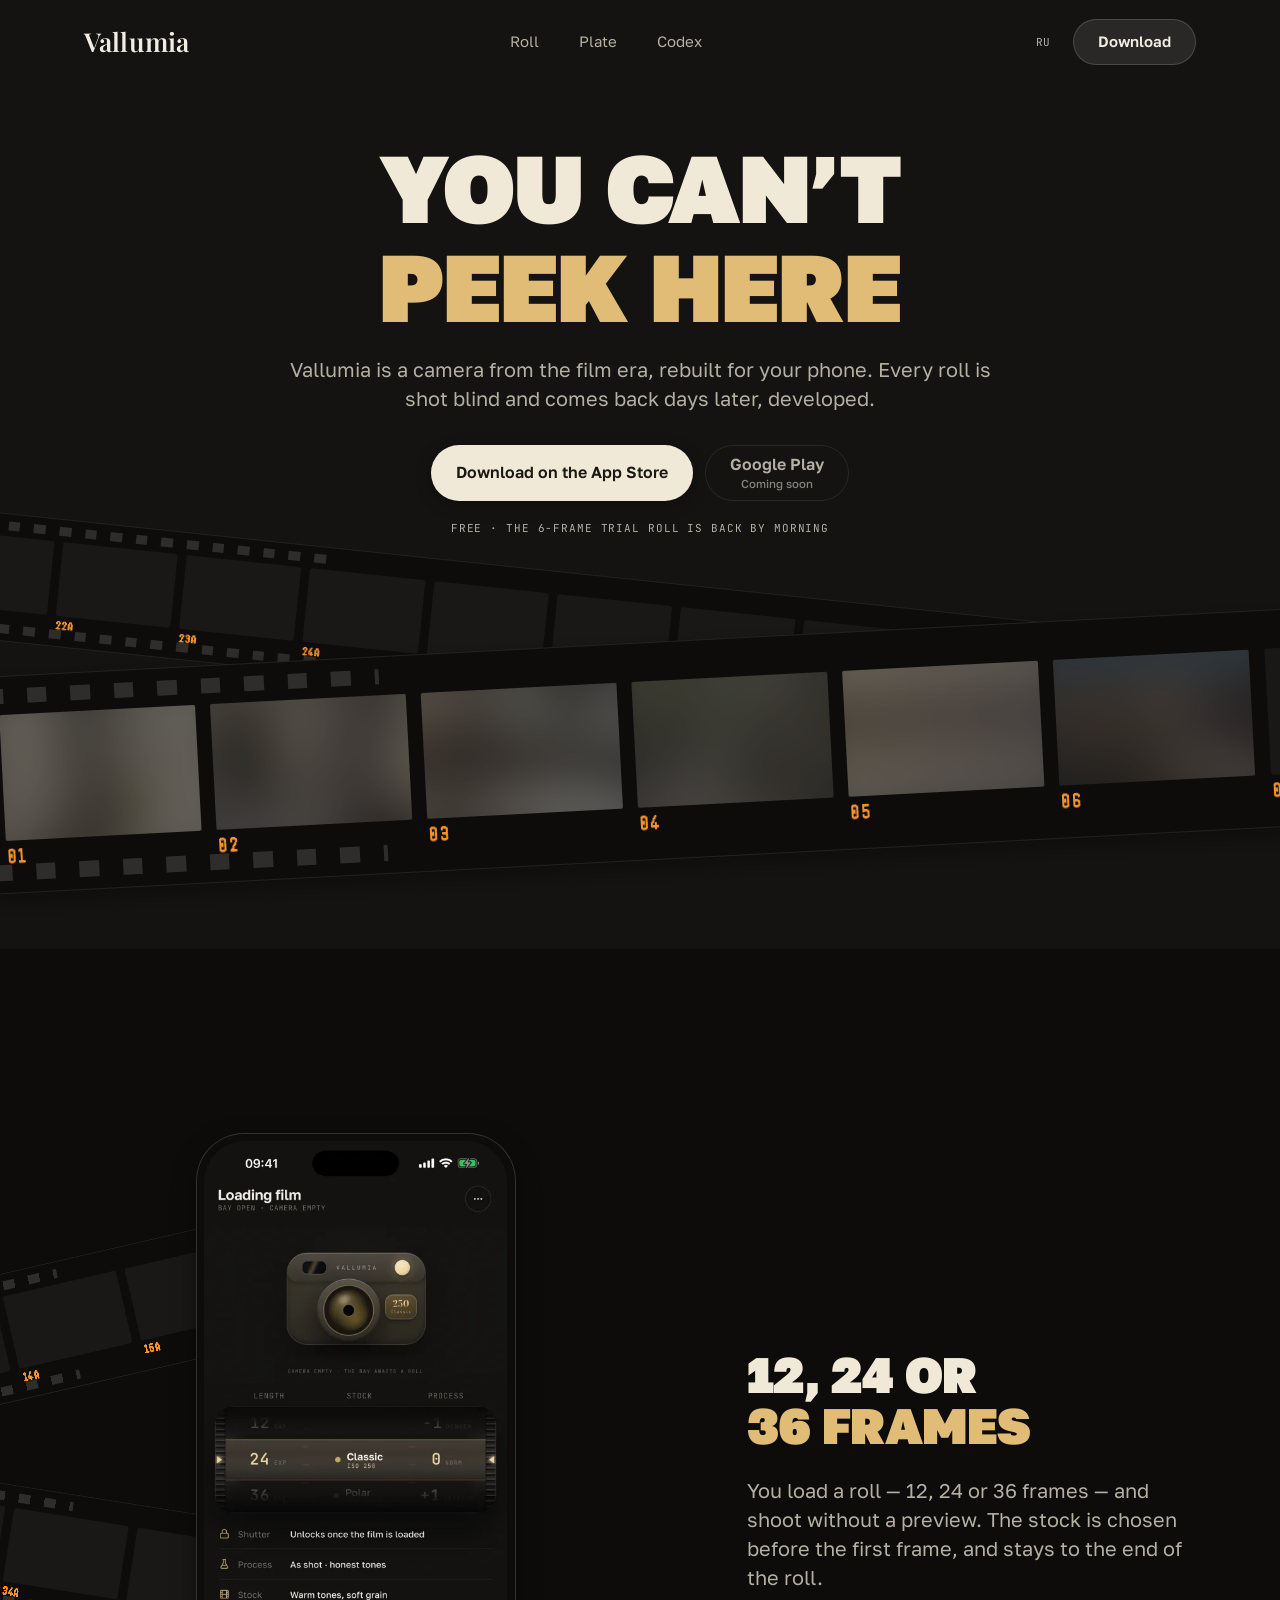
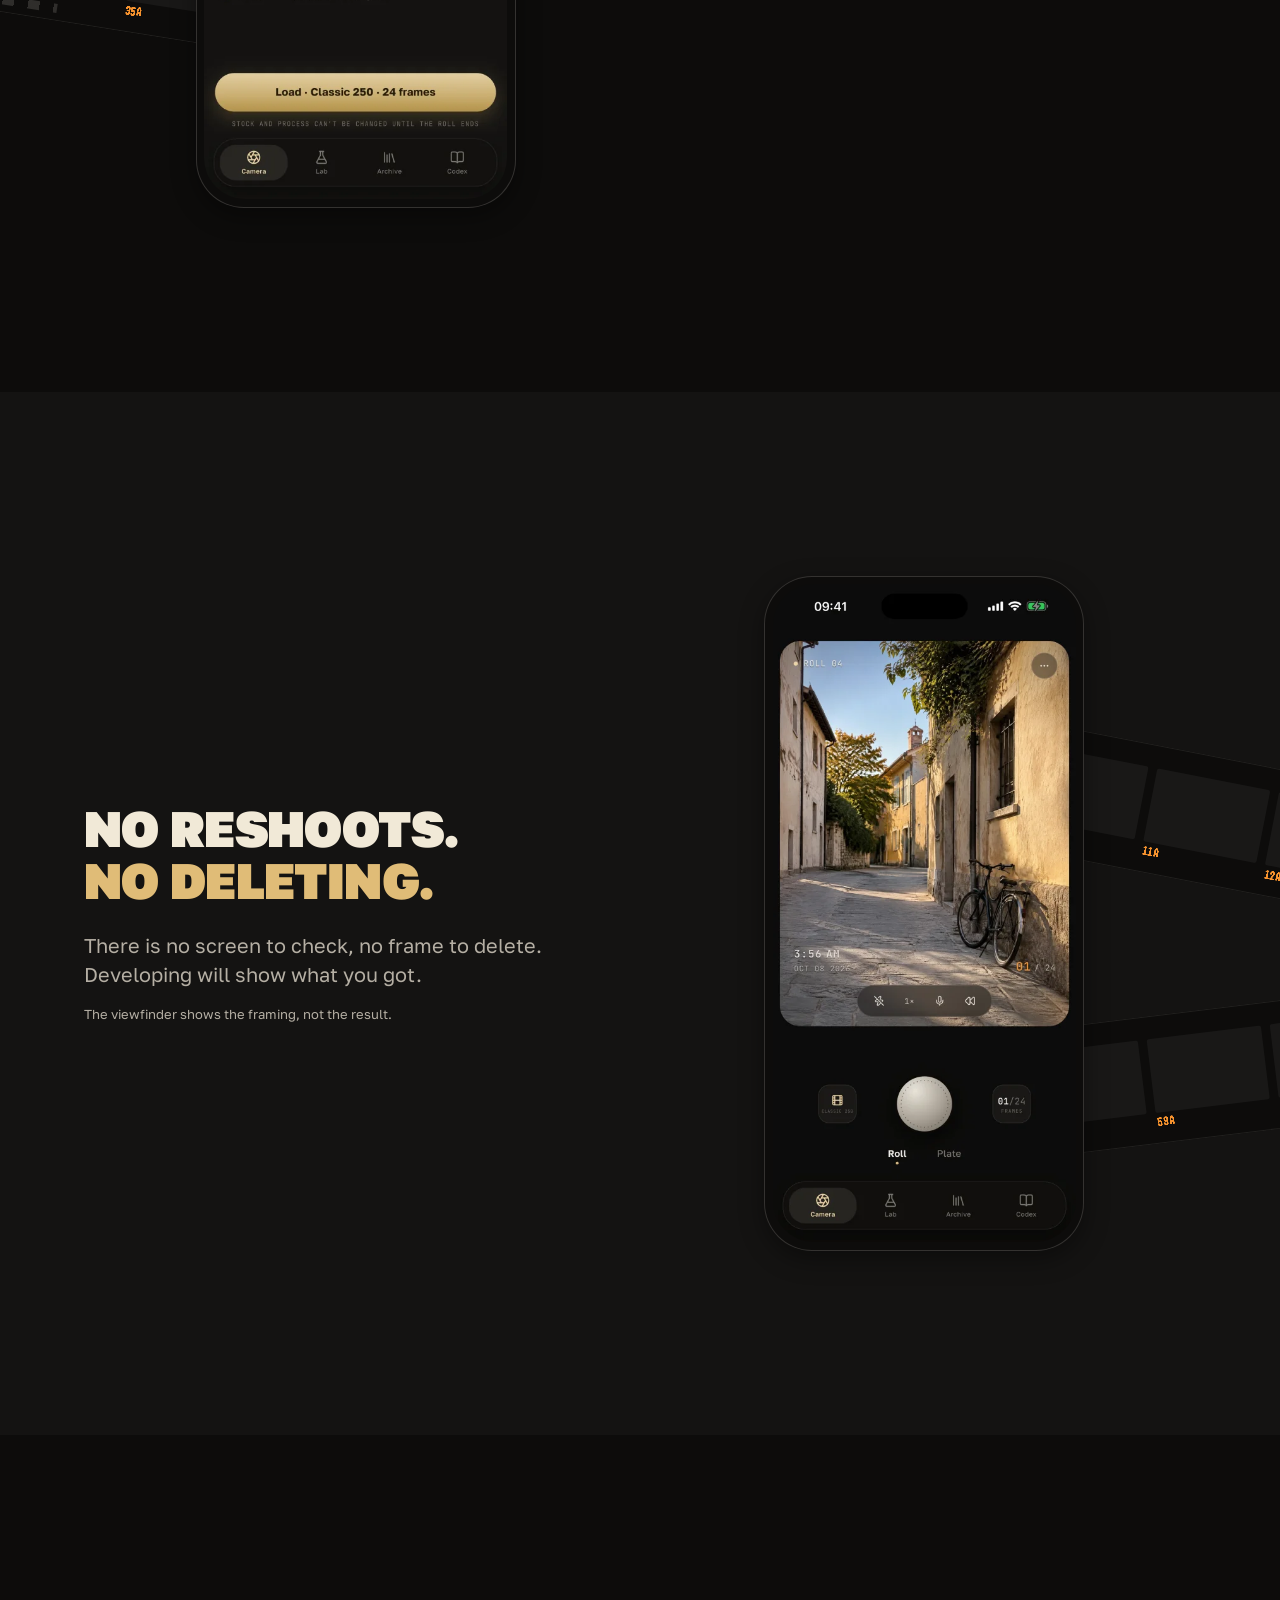
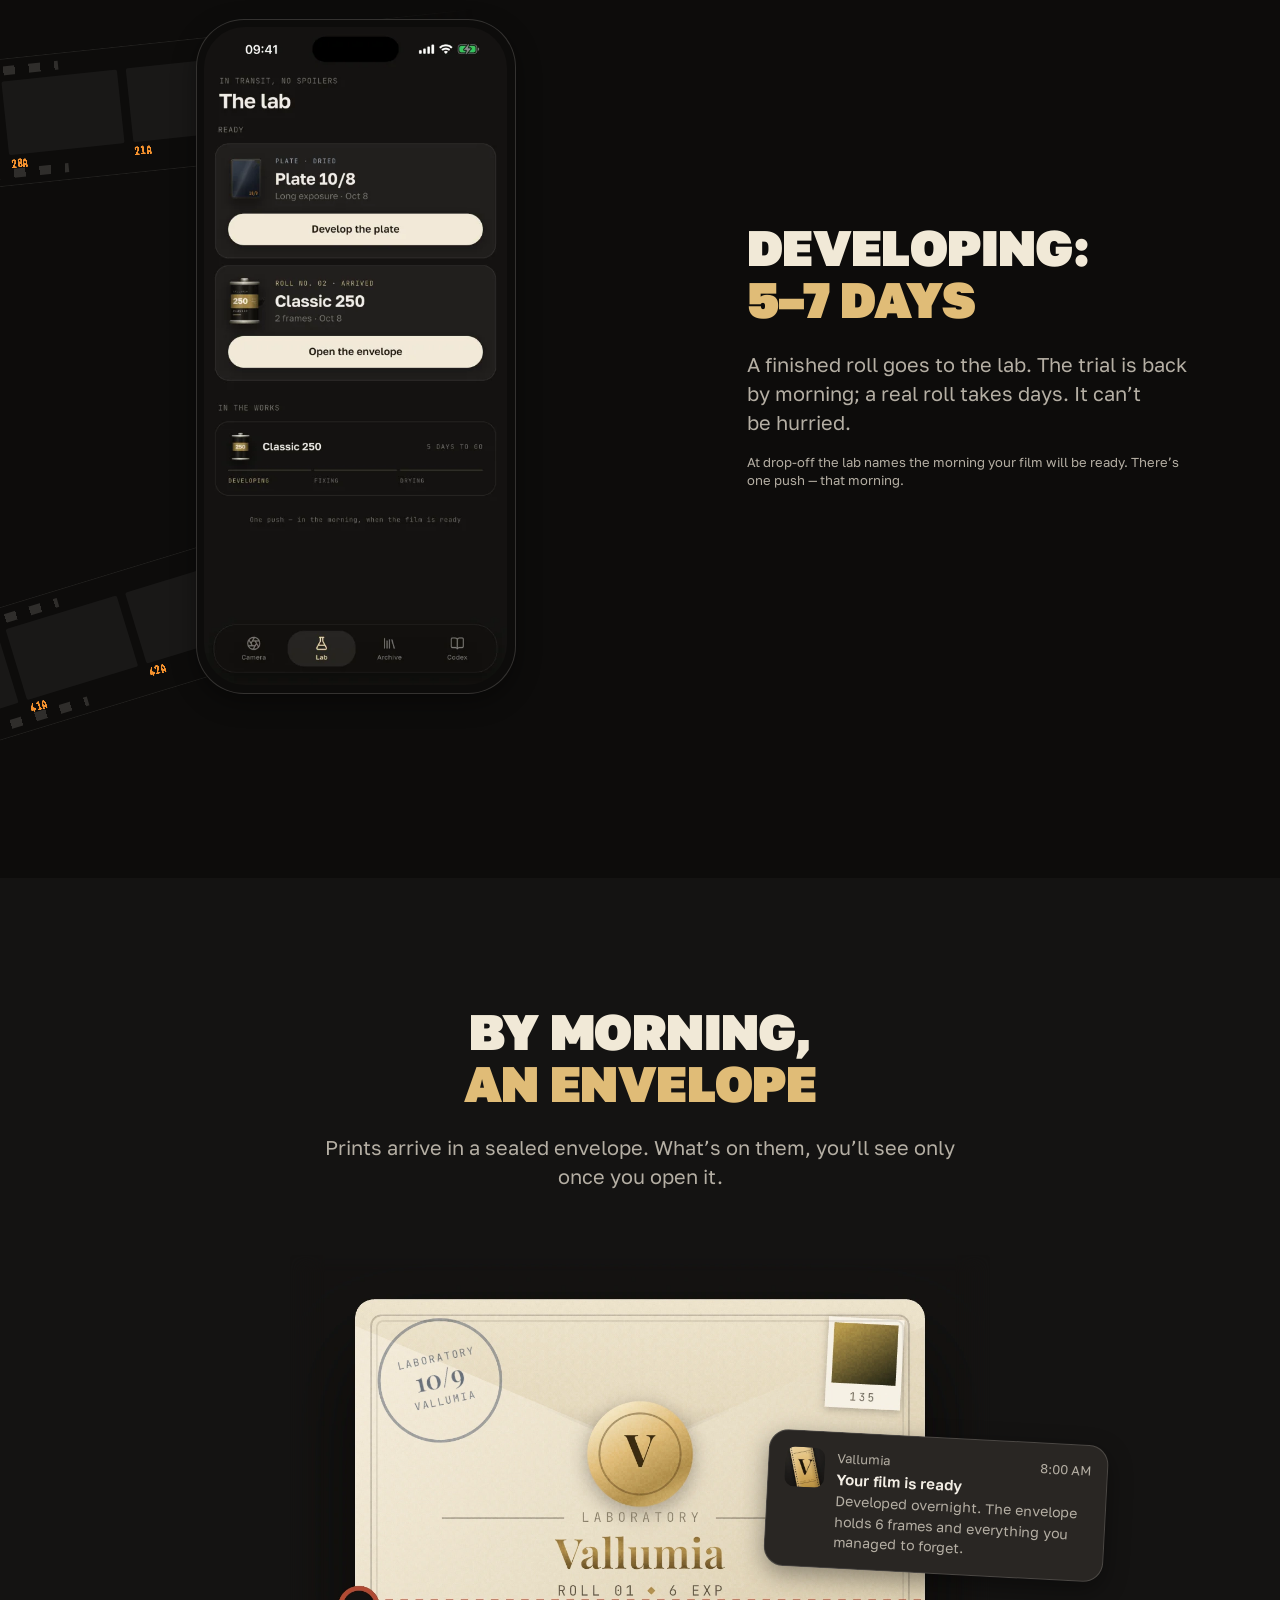
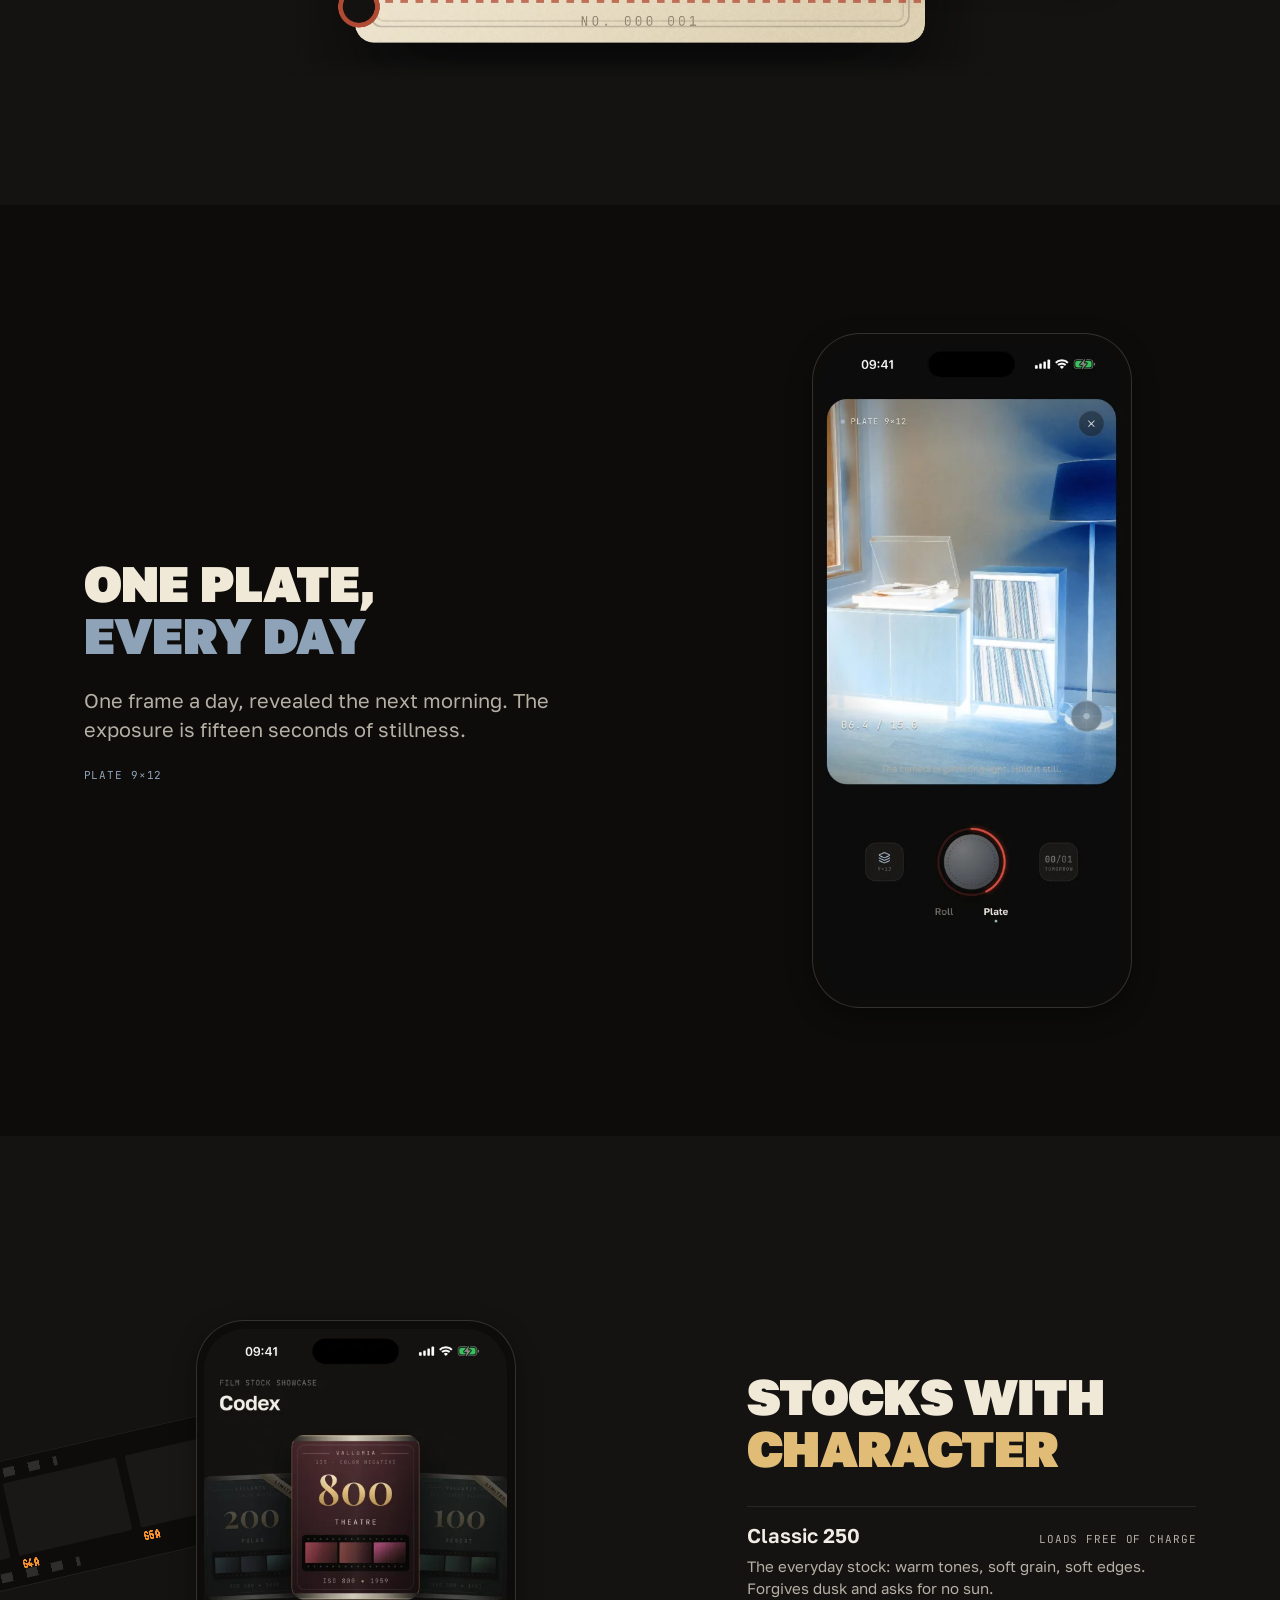
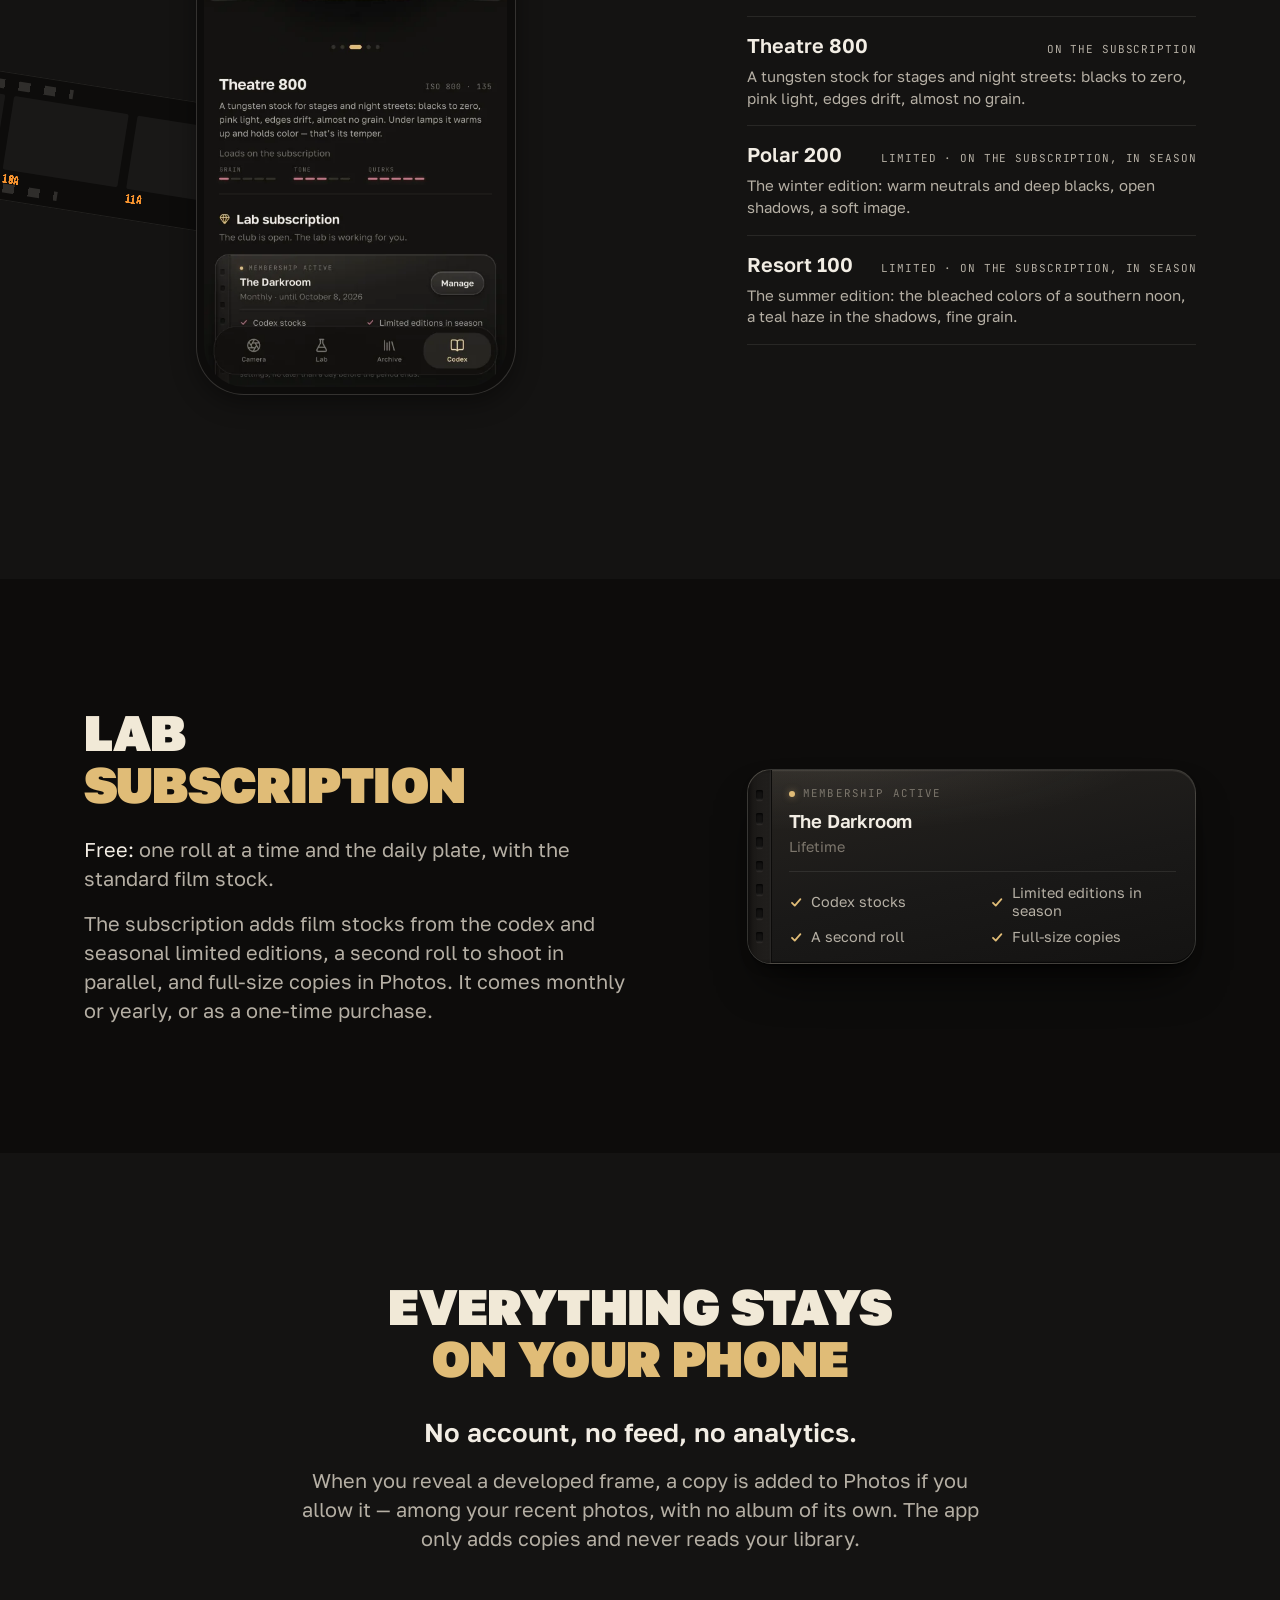
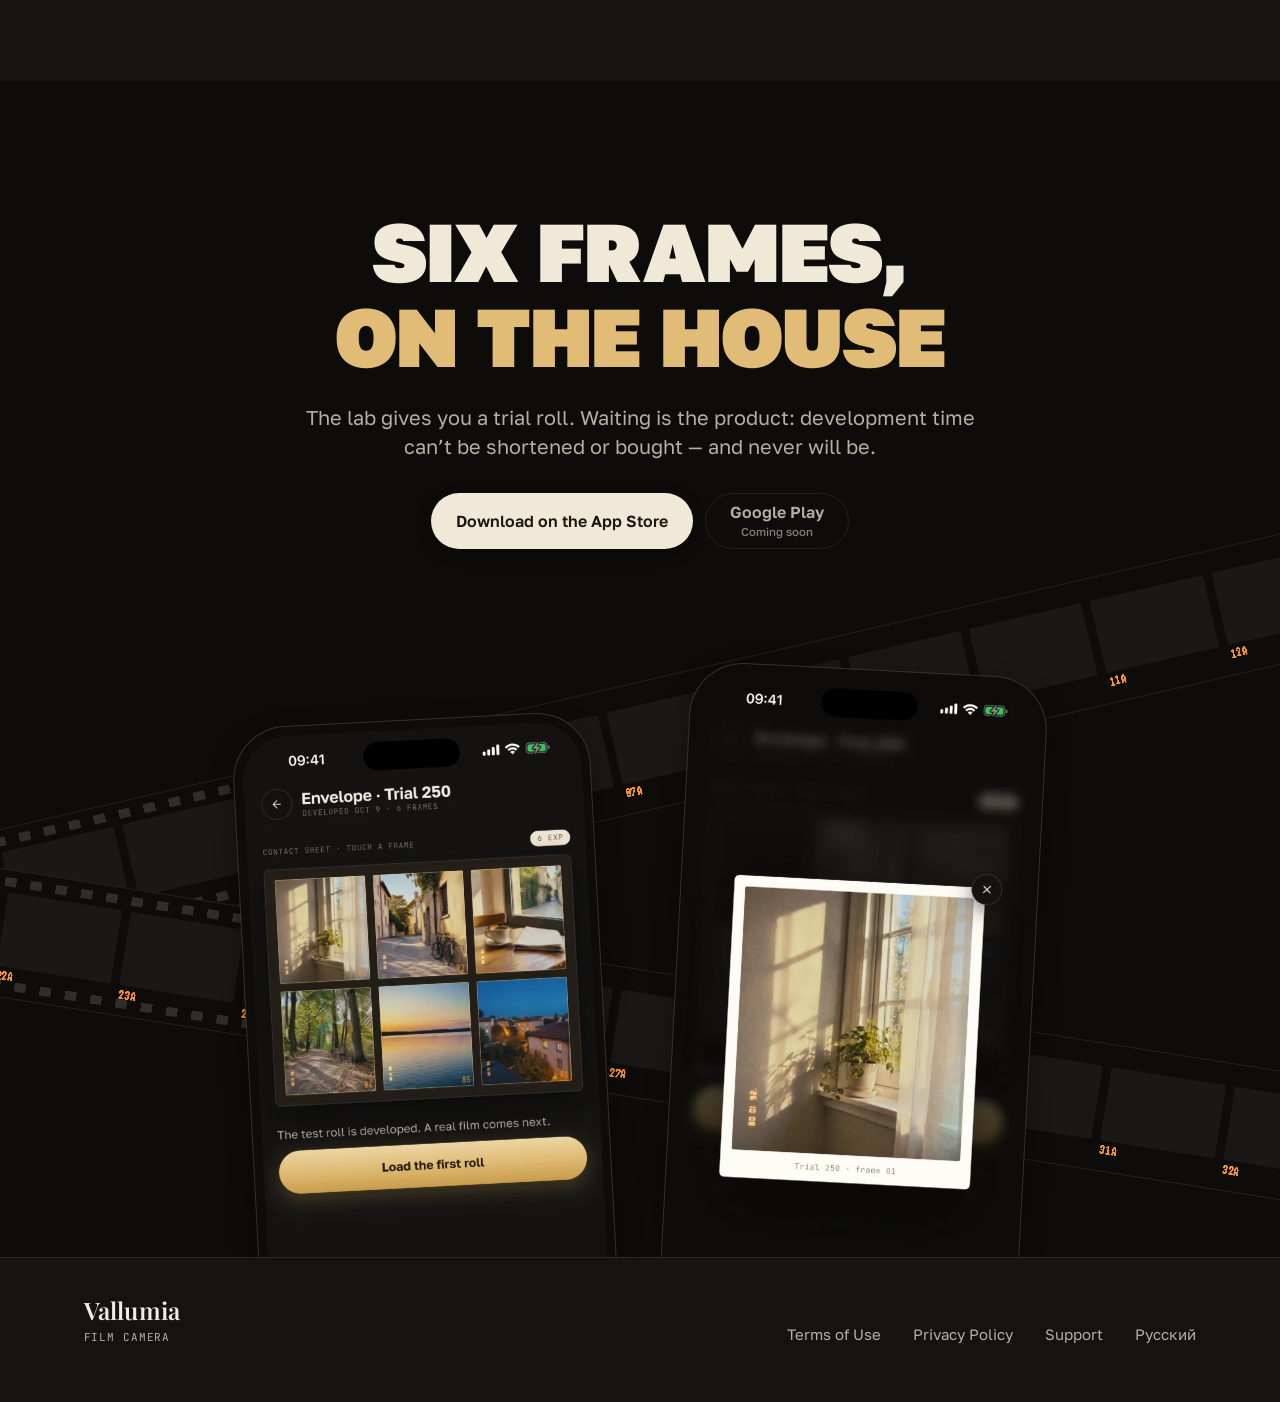
==== en/index.html @ cac56782 "Vallumia landing page: RU and EN, static build Built from landing/site of the app repository (node b" ====
<!doctype html>
<html lang="en">
<head>
<meta charset="utf-8">
<meta name="viewport" content="width=device-width, initial-scale=1">
<title>Vallumia — a film camera</title>
<meta name="description" content="A camera that makes you wait. Every roll is shot blind and comes back days later, developed.">
<meta name="theme-color" content="#141312">
<meta name="color-scheme" content="dark">
<link rel="canonical" href="https://egorpashetnev97.github.io/vallumia-site/en/">
<link rel="alternate" hreflang="ru" href="https://egorpashetnev97.github.io/vallumia-site/">
<link rel="alternate" hreflang="en" href="https://egorpashetnev97.github.io/vallumia-site/en/">
<link rel="alternate" hreflang="x-default" href="https://egorpashetnev97.github.io/vallumia-site/en/">
<meta property="og:type" content="website">
<meta property="og:title" content="Vallumia — a film camera">
<meta property="og:description" content="A camera that makes you wait. Every roll is shot blind and comes back days later, developed.">
<meta property="og:url" content="https://egorpashetnev97.github.io/vallumia-site/en/">
<meta property="og:image" content="https://egorpashetnev97.github.io/vallumia-site/assets/img/og-en.png">
<meta name="twitter:card" content="summary_large_image">
<link rel="icon" href="../assets/img/icon-64.png" type="image/png">
<link rel="apple-touch-icon" href="../assets/img/icon-180.png">
<link rel="preload" href="../assets/fonts/golos-text.woff2" as="font" type="font/woff2" crossorigin>
<link rel="stylesheet" href="../assets/css/site.css">
<script src="../assets/js/site.js" defer></script>
</head>
<body>
<a class="skip" href="#main">Skip to content</a>

<!-- Закреплённая шапка: проступает, когда кнопки первого экрана ушли из вида, гаснет у финала (site.js) -->
<div class="topbar" id="topbar" inert>
  <nav class="wrap nav" aria-label="Quick navigation">
    <a class="wordmark nav__mark" href="#top">Vallumia</a>
    <div class="nav__links">
      <a href="#roll">Roll</a>
      <a href="#plate">Plate</a>
      <a href="#codex">Codex</a>
    </div>
    <a class="btn btn--secondary" href="https://apps.apple.com/app/id6813166360" data-android="#download">Download</a>
  </nav>
</div>

<header class="hero" id="top">
  <nav class="wrap nav" aria-label="Page sections">
    <a class="wordmark nav__mark" href="./" aria-current="page">Vallumia</a>
    <div class="nav__links">
      <a href="#roll">Roll</a>
      <a href="#plate">Plate</a>
      <a href="#codex">Codex</a>
    </div>
    <div class="nav__end">
      <a class="nav__lang" href="../" hreflang="ru" lang="ru">RU<span class="vh"> — Русский</span></a>
      <a class="btn btn--secondary" href="https://apps.apple.com/app/id6813166360" data-android="#download">Download</a>
    </div>
  </nav>

  <div class="wrap hero__copy">
    <h1 class="poster"><span>You can’t</span> <em>peek here</em></h1>
    <p class="lead">Vallumia is a camera from the film era, rebuilt for your phone. Every roll is shot blind and comes back days later, developed.</p>
    <div class="cta" id="cta-top">
      <a class="btn btn--primary btn--lg" href="https://apps.apple.com/app/id6813166360">Download on the App&nbsp;Store</a>
      <span class="btn btn--outline btn--lg btn--stack" role="img" aria-label="Google Play — coming soon"><span>Google Play</span><span class="btn__sub">Coming soon</span></span>
    </div>
    <p class="data hero__facts">Free ·&nbsp;the <span class="nw">6-frame</span> trial roll is back by&nbsp;morning</p>
  </div>

  <!-- лента пробы: шесть кадров, которые нельзя рассмотреть -->
  <div class="hero__film" role="img" aria-label="The trial roll: six frames, not yet developed">
    <div class="strip strip--back" aria-hidden="true"><div class="strip__film"><i data-n="21A"></i><i data-n="22A"></i><i data-n="23A"></i><i data-n="24A"></i><i data-n="25A"></i><i data-n="26A"></i><i data-n="27A"></i><i data-n="28A"></i><i data-n="29A"></i><i data-n="30A"></i><i data-n="31A"></i><i data-n="32A"></i><i data-n="33A"></i><i data-n="34A"></i><i data-n="35A"></i><i data-n="36A"></i><i data-n="37A"></i><i data-n="38A"></i><i data-n="39A"></i><i data-n="40A"></i><i data-n="41A"></i><i data-n="42A"></i><i data-n="43A"></i><i data-n="44A"></i><i data-n="45A"></i><i data-n="46A"></i><i data-n="47A"></i><i data-n="48A"></i><i data-n="49A"></i><i data-n="50A"></i><i data-n="51A"></i><i data-n="52A"></i><i data-n="53A"></i><i data-n="54A"></i><i data-n="55A"></i><i data-n="56A"></i><i data-n="57A"></i><i data-n="58A"></i><i data-n="59A"></i><i data-n="60A"></i><i data-n="61A"></i><i data-n="62A"></i><i data-n="63A"></i><i data-n="64A"></i></div></div>
    <div class="strip strip--front" aria-hidden="true"><div class="strip__film"><i class="muddy" data-n="01"><b><img src="../assets/img/probe-01.webp" width="160" height="186" decoding="async" alt=""></b></i><i class="muddy" data-n="02"><b><img src="../assets/img/probe-02.webp" width="160" height="186" decoding="async" alt=""></b></i><i class="muddy" data-n="03"><b><img src="../assets/img/probe-03.webp" width="160" height="186" decoding="async" alt=""></b></i><i class="muddy" data-n="04"><b><img src="../assets/img/probe-04.webp" width="160" height="186" decoding="async" alt=""></b></i><i class="muddy" data-n="05"><b><img src="../assets/img/probe-05.webp" width="160" height="186" decoding="async" alt=""></b></i><i class="muddy" data-n="06"><b><img src="../assets/img/probe-06.webp" width="160" height="186" decoding="async" alt=""></b></i><i data-n="07"></i><i data-n="08"></i><i data-n="09"></i><i data-n="10"></i><i data-n="11"></i><i data-n="12"></i><i data-n="13"></i><i data-n="14"></i><i data-n="15"></i><i data-n="16"></i><i data-n="17"></i><i data-n="18"></i><i data-n="19"></i><i data-n="20"></i><i data-n="21"></i><i data-n="22"></i><i data-n="23"></i><i data-n="24"></i><i data-n="25"></i></div></div>
  </div>
</header>

<main id="main">

  <section class="scene panel band" id="roll">
    <div class="wrap grid grid--text-first">
      <div class="stage stage--a col-object-l">
        <div class="strip" aria-hidden="true"><div class="strip__film"><i data-n="11A"></i><i data-n="12A"></i><i data-n="13A"></i><i data-n="14A"></i><i data-n="15A"></i><i data-n="16A"></i><i data-n="17A"></i><i data-n="18A"></i><i data-n="19A"></i><i data-n="20A"></i><i data-n="21A"></i><i data-n="22A"></i><i data-n="23A"></i><i data-n="24A"></i><i data-n="25A"></i><i data-n="26A"></i><i data-n="27A"></i><i data-n="28A"></i><i data-n="29A"></i><i data-n="30A"></i><i data-n="31A"></i><i data-n="32A"></i><i data-n="33A"></i><i data-n="34A"></i><i data-n="35A"></i><i data-n="36A"></i><i data-n="37A"></i><i data-n="38A"></i><i data-n="39A"></i><i data-n="40A"></i><i data-n="41A"></i><i data-n="42A"></i><i data-n="43A"></i><i data-n="44A"></i><i data-n="45A"></i><i data-n="46A"></i><i data-n="47A"></i><i data-n="48A"></i><i data-n="49A"></i><i data-n="50A"></i><i data-n="51A"></i><i data-n="52A"></i><i data-n="53A"></i><i data-n="54A"></i><i data-n="55A"></i><i data-n="56A"></i><i data-n="57A"></i><i data-n="58A"></i></div></div>
        <div class="strip" aria-hidden="true"><div class="strip__film"><i data-n="31A"></i><i data-n="32A"></i><i data-n="33A"></i><i data-n="34A"></i><i data-n="35A"></i><i data-n="36A"></i><i data-n="37A"></i><i data-n="38A"></i><i data-n="39A"></i><i data-n="40A"></i><i data-n="41A"></i><i data-n="42A"></i><i data-n="43A"></i><i data-n="44A"></i><i data-n="45A"></i><i data-n="46A"></i><i data-n="47A"></i><i data-n="48A"></i><i data-n="49A"></i><i data-n="50A"></i><i data-n="51A"></i><i data-n="52A"></i><i data-n="53A"></i><i data-n="54A"></i><i data-n="55A"></i><i data-n="56A"></i><i data-n="57A"></i><i data-n="58A"></i><i data-n="59A"></i><i data-n="60A"></i><i data-n="61A"></i><i data-n="62A"></i><i data-n="63A"></i><i data-n="64A"></i><i data-n="65A"></i><i data-n="66A"></i><i data-n="67A"></i><i data-n="68A"></i><i data-n="69A"></i><i data-n="70A"></i><i data-n="71A"></i><i data-n="72A"></i><i data-n="73A"></i><i data-n="74A"></i><i data-n="75A"></i><i data-n="76A"></i><i data-n="77A"></i><i data-n="78A"></i></div></div>
        <figure class="phone"><span class="phone__screen"><img src="../assets/img/screen-03-load-en-780.webp" srcset="../assets/img/screen-03-load-en-480.webp 480w, ../assets/img/screen-03-load-en-780.webp 780w, ../assets/img/screen-03-load-en-1080.webp 1080w" sizes="(min-width: 900px) min(24vw, 346px), min(65vw, 276px)" width="780" height="1695" loading="lazy" decoding="async" alt="The loading screen: a camera, drums for frame count, stock and process, and the button “Load · Classic 250 · 24 frames”"></span></figure>
      </div>
      <div class="col-text-r">
        <h2 class="poster"><span>12, 24 or</span> <em>36&nbsp;frames</em></h2>
        <p class="lead">You load a roll&nbsp;— 12, 24 or 36&nbsp;frames&nbsp;— and shoot without a preview. The stock is chosen before the first frame, and stays to the end of the roll.</p>
      </div>
    </div>
  </section>

  <section class="scene panel" id="blind">
    <div class="wrap grid">
      <div class="col-text-l">
        <h2 class="poster"><span>No reshoots.</span> <em>No deleting.</em></h2>
        <p class="lead">There is no screen to check, no frame to delete. Developing will show what you got.</p>
        <p class="caption">The viewfinder shows the framing, not the result.</p>
      </div>
      <div class="stage stage--b col-object-r">
        <div class="strip" aria-hidden="true"><div class="strip__film"><i data-n="04A"></i><i data-n="05A"></i><i data-n="06A"></i><i data-n="07A"></i><i data-n="08A"></i><i data-n="09A"></i><i data-n="10A"></i><i data-n="11A"></i><i data-n="12A"></i><i data-n="13A"></i><i data-n="14A"></i><i data-n="15A"></i><i data-n="16A"></i><i data-n="17A"></i><i data-n="18A"></i><i data-n="19A"></i><i data-n="20A"></i><i data-n="21A"></i><i data-n="22A"></i><i data-n="23A"></i><i data-n="24A"></i><i data-n="25A"></i><i data-n="26A"></i><i data-n="27A"></i><i data-n="28A"></i><i data-n="29A"></i><i data-n="30A"></i><i data-n="31A"></i><i data-n="32A"></i><i data-n="33A"></i><i data-n="34A"></i><i data-n="35A"></i><i data-n="36A"></i><i data-n="37A"></i><i data-n="38A"></i><i data-n="39A"></i><i data-n="40A"></i><i data-n="41A"></i><i data-n="42A"></i><i data-n="43A"></i><i data-n="44A"></i><i data-n="45A"></i><i data-n="46A"></i><i data-n="47A"></i><i data-n="48A"></i><i data-n="49A"></i><i data-n="50A"></i><i data-n="51A"></i></div></div>
        <div class="strip" aria-hidden="true"><div class="strip__film"><i data-n="52A"></i><i data-n="53A"></i><i data-n="54A"></i><i data-n="55A"></i><i data-n="56A"></i><i data-n="57A"></i><i data-n="58A"></i><i data-n="59A"></i><i data-n="60A"></i><i data-n="61A"></i><i data-n="62A"></i><i data-n="63A"></i><i data-n="64A"></i><i data-n="65A"></i><i data-n="66A"></i><i data-n="67A"></i><i data-n="68A"></i><i data-n="69A"></i><i data-n="70A"></i><i data-n="71A"></i><i data-n="72A"></i><i data-n="73A"></i><i data-n="74A"></i><i data-n="75A"></i><i data-n="76A"></i><i data-n="77A"></i><i data-n="78A"></i><i data-n="79A"></i><i data-n="80A"></i><i data-n="81A"></i><i data-n="82A"></i><i data-n="83A"></i><i data-n="84A"></i><i data-n="85A"></i><i data-n="86A"></i><i data-n="87A"></i><i data-n="88A"></i><i data-n="89A"></i><i data-n="90A"></i><i data-n="91A"></i><i data-n="92A"></i><i data-n="93A"></i><i data-n="94A"></i><i data-n="95A"></i><i data-n="96A"></i><i data-n="97A"></i><i data-n="98A"></i><i data-n="99A"></i></div></div>
        <figure class="phone"><span class="phone__screen"><img src="../assets/img/screen-01-roll-viewfinder-en-780.webp" srcset="../assets/img/screen-01-roll-viewfinder-en-480.webp 480w, ../assets/img/screen-01-roll-viewfinder-en-780.webp 780w, ../assets/img/screen-01-roll-viewfinder-en-1080.webp 1080w" sizes="(min-width: 900px) min(24vw, 346px), min(65vw, 276px)" width="780" height="1695" loading="lazy" decoding="async" alt="The camera screen: the roll’s viewfinder, frame counter at 01 of 24, the shutter"></span></figure>
      </div>
    </div>
  </section>

  <section class="scene panel band" id="lab">
    <div class="wrap grid grid--text-first">
      <div class="stage stage--c col-object-l">
        <div class="strip" aria-hidden="true"><div class="strip__film"><i data-n="17A"></i><i data-n="18A"></i><i data-n="19A"></i><i data-n="20A"></i><i data-n="21A"></i><i data-n="22A"></i><i data-n="23A"></i><i data-n="24A"></i><i data-n="25A"></i><i data-n="26A"></i><i data-n="27A"></i><i data-n="28A"></i><i data-n="29A"></i><i data-n="30A"></i><i data-n="31A"></i><i data-n="32A"></i><i data-n="33A"></i><i data-n="34A"></i><i data-n="35A"></i><i data-n="36A"></i><i data-n="37A"></i><i data-n="38A"></i><i data-n="39A"></i><i data-n="40A"></i><i data-n="41A"></i><i data-n="42A"></i><i data-n="43A"></i><i data-n="44A"></i><i data-n="45A"></i><i data-n="46A"></i><i data-n="47A"></i><i data-n="48A"></i><i data-n="49A"></i><i data-n="50A"></i><i data-n="51A"></i><i data-n="52A"></i><i data-n="53A"></i><i data-n="54A"></i><i data-n="55A"></i><i data-n="56A"></i><i data-n="57A"></i><i data-n="58A"></i><i data-n="59A"></i><i data-n="60A"></i><i data-n="61A"></i><i data-n="62A"></i><i data-n="63A"></i><i data-n="64A"></i></div></div>
        <div class="strip" aria-hidden="true"><div class="strip__film"><i data-n="38A"></i><i data-n="39A"></i><i data-n="40A"></i><i data-n="41A"></i><i data-n="42A"></i><i data-n="43A"></i><i data-n="44A"></i><i data-n="45A"></i><i data-n="46A"></i><i data-n="47A"></i><i data-n="48A"></i><i data-n="49A"></i><i data-n="50A"></i><i data-n="51A"></i><i data-n="52A"></i><i data-n="53A"></i><i data-n="54A"></i><i data-n="55A"></i><i data-n="56A"></i><i data-n="57A"></i><i data-n="58A"></i><i data-n="59A"></i><i data-n="60A"></i><i data-n="61A"></i><i data-n="62A"></i><i data-n="63A"></i><i data-n="64A"></i><i data-n="65A"></i><i data-n="66A"></i><i data-n="67A"></i><i data-n="68A"></i><i data-n="69A"></i><i data-n="70A"></i><i data-n="71A"></i><i data-n="72A"></i><i data-n="73A"></i><i data-n="74A"></i><i data-n="75A"></i><i data-n="76A"></i><i data-n="77A"></i><i data-n="78A"></i><i data-n="79A"></i><i data-n="80A"></i><i data-n="81A"></i><i data-n="82A"></i><i data-n="83A"></i><i data-n="84A"></i><i data-n="85A"></i></div></div>
        <figure class="phone"><span class="phone__screen"><img src="../assets/img/screen-05-lab-en-780.webp" srcset="../assets/img/screen-05-lab-en-480.webp 480w, ../assets/img/screen-05-lab-en-780.webp 780w, ../assets/img/screen-05-lab-en-1080.webp 1080w" sizes="(min-width: 900px) min(24vw, 346px), min(65vw, 276px)" width="780" height="1695" loading="lazy" decoding="async" alt="The lab screen: a dried plate, a roll that has arrived with the button “Open the envelope”, and a roll in progress — 5 more days"></span></figure>
      </div>
      <div class="col-text-r">
        <h2 class="poster"><span>Developing:</span> <em>5–7&nbsp;days</em></h2>
        <p class="lead">A finished roll goes to the lab. The trial is back by morning; a real roll takes days. It can’t be hurried.</p>
        <p class="caption">At drop-off the lab names the morning your film will be ready. There’s one push&nbsp;— that morning.</p>
      </div>
    </div>
  </section>

  <!-- конверт проступает из темноты, плашка пуша — следом (site.js, data-reveal="envelope") -->
  <section class="scene env" id="envelope">
    <div class="wrap">
      <h2 class="poster"><span>By morning,</span> <em>an envelope</em></h2>
      <p class="lead">Prints arrive in a sealed envelope. What’s on them, you’ll see only once you open it.</p>
      <div class="env__stage" data-reveal="envelope">
        <img class="env__img" src="../assets/img/envelope-en-1280.webp" srcset="../assets/img/envelope-en-640.webp 640w, ../assets/img/envelope-en-1280.webp 1280w" sizes="(min-width: 780px) 700px, 90vw" width="1280" height="772" loading="lazy" decoding="async" alt="A sealed Vallumia lab envelope with a tear thread">
        <aside class="push" aria-label="The app’s only push notification">
          <img src="../assets/img/icon-120.webp" width="40" height="40" loading="lazy" decoding="async" alt="">
          <div>
            <div class="push__top"><span>Vallumia</span><span>8:00 AM</span></div>
            <strong>Your film is ready</strong>
            <p>Developed overnight. The envelope holds 6&nbsp;frames and everything you managed to forget.</p>
          </div>
        </aside>
      </div>
    </div>
  </section>

  <section class="scene panel band plate" id="plate">
    <div class="wrap grid">
      <div class="col-text-l">
        <h2 class="poster poster--steel"><span>One plate,</span> <em>every day</em></h2>
        <p class="lead">One frame a day, revealed the next morning. The exposure is fifteen seconds of stillness.</p>
        <p class="data plate__data">Plate 9×12</p>
      </div>
      <div class="plate__obj col-object-r">
        <figure class="phone"><span class="phone__screen"><img src="../assets/img/screen-09-plate-en-780.webp" srcset="../assets/img/screen-09-plate-en-480.webp 480w, ../assets/img/screen-09-plate-en-780.webp 780w, ../assets/img/screen-09-plate-en-1080.webp 1080w" sizes="(min-width: 900px) min(24vw, 346px), min(65vw, 276px)" width="780" height="1695" loading="lazy" decoding="async" alt="The plate exposure screen: a negative in the window — a room with a record player and a floor lamp, seconds counting toward fifteen, the exposure ring around the shutter"></span></figure>
      </div>
    </div>
  </section>

  <section class="scene panel" id="codex">
    <div class="wrap grid grid--text-first">
      <div class="stage stage--a col-object-l">
        <div class="strip" aria-hidden="true"><div class="strip__film"><i data-n="61A"></i><i data-n="62A"></i><i data-n="63A"></i><i data-n="64A"></i><i data-n="65A"></i><i data-n="66A"></i><i data-n="67A"></i><i data-n="68A"></i><i data-n="69A"></i><i data-n="70A"></i><i data-n="71A"></i><i data-n="72A"></i><i data-n="73A"></i><i data-n="74A"></i><i data-n="75A"></i><i data-n="76A"></i><i data-n="77A"></i><i data-n="78A"></i><i data-n="79A"></i><i data-n="80A"></i><i data-n="81A"></i><i data-n="82A"></i><i data-n="83A"></i><i data-n="84A"></i><i data-n="85A"></i><i data-n="86A"></i><i data-n="87A"></i><i data-n="88A"></i><i data-n="89A"></i><i data-n="90A"></i><i data-n="91A"></i><i data-n="92A"></i><i data-n="93A"></i><i data-n="94A"></i><i data-n="95A"></i><i data-n="96A"></i><i data-n="97A"></i><i data-n="98A"></i><i data-n="99A"></i><i data-n="01A"></i><i data-n="02A"></i><i data-n="03A"></i><i data-n="04A"></i><i data-n="05A"></i><i data-n="06A"></i><i data-n="07A"></i><i data-n="08A"></i><i data-n="09A"></i></div></div>
        <div class="strip" aria-hidden="true"><div class="strip__film"><i data-n="07A"></i><i data-n="08A"></i><i data-n="09A"></i><i data-n="10A"></i><i data-n="11A"></i><i data-n="12A"></i><i data-n="13A"></i><i data-n="14A"></i><i data-n="15A"></i><i data-n="16A"></i><i data-n="17A"></i><i data-n="18A"></i><i data-n="19A"></i><i data-n="20A"></i><i data-n="21A"></i><i data-n="22A"></i><i data-n="23A"></i><i data-n="24A"></i><i data-n="25A"></i><i data-n="26A"></i><i data-n="27A"></i><i data-n="28A"></i><i data-n="29A"></i><i data-n="30A"></i><i data-n="31A"></i><i data-n="32A"></i><i data-n="33A"></i><i data-n="34A"></i><i data-n="35A"></i><i data-n="36A"></i><i data-n="37A"></i><i data-n="38A"></i><i data-n="39A"></i><i data-n="40A"></i><i data-n="41A"></i><i data-n="42A"></i><i data-n="43A"></i><i data-n="44A"></i><i data-n="45A"></i><i data-n="46A"></i><i data-n="47A"></i><i data-n="48A"></i><i data-n="49A"></i><i data-n="50A"></i><i data-n="51A"></i><i data-n="52A"></i><i data-n="53A"></i><i data-n="54A"></i></div></div>
        <figure class="phone"><span class="phone__screen"><img src="../assets/img/screen-08-codex-en-780.webp" srcset="../assets/img/screen-08-codex-en-480.webp 480w, ../assets/img/screen-08-codex-en-780.webp 780w, ../assets/img/screen-08-codex-en-1080.webp 1080w" sizes="(min-width: 900px) min(24vw, 346px), min(65vw, 276px)" width="780" height="1695" loading="lazy" decoding="async" alt="The codex screen: a shelf of film stocks with Theatre 800 selected, the lab subscription below"></span></figure>
      </div>
      <div class="col-text-r">
        <h2 class="poster"><span>Stocks with</span> <em>character</em></h2>
        <div class="marks">
          <article><div class="marks__head"><h3>Classic&nbsp;250</h3><span class="data">Loads free of charge</span></div><p>The everyday stock: warm tones, soft grain, soft edges. Forgives dusk and asks for no sun.</p></article>
          <article><div class="marks__head"><h3>Theatre&nbsp;800</h3><span class="data">On the subscription</span></div><p>A tungsten stock for stages and night streets: blacks to zero, pink light, edges drift, almost no grain.</p></article>
          <article><div class="marks__head"><h3>Polar&nbsp;200</h3><span class="data">Limited ·&nbsp;on the subscription, in&nbsp;season</span></div><p>The winter edition: warm neutrals and deep blacks, open shadows, a soft image.</p></article>
          <article><div class="marks__head"><h3>Resort&nbsp;100</h3><span class="data">Limited ·&nbsp;on the subscription, in&nbsp;season</span></div><p>The summer edition: the bleached colors of a southern noon, a teal haze in the shadows, fine grain.</p></article>
        </div>
      </div>
    </div>
  </section>

  <section class="scene panel band" id="plan">
    <div class="wrap grid">
      <div class="col-text-l">
        <h2 class="poster"><span>Lab</span> <em>subscription</em></h2>
        <p class="lead"><strong>Free:</strong> one roll at a time and the daily plate, with the standard film stock.</p>
        <p class="lead">The subscription adds film stocks from the codex and seasonal limited editions, a second roll to shoot in parallel, and <span class="nw">full-size</span> copies in Photos. It comes monthly or yearly, or as a <span class="nw">one-time</span> purchase.</p>
      </div>
      <div class="plan__card col-object-r">
        <!-- Карта абонемента системы (components/film/MembershipCard.jsx, код — DkMembershipCard) статикой -->
        <div class="mcard" role="img" aria-label="The Darkroom membership card, lifetime: codex stocks, limited editions in season, a second roll, full-size copies">
          <div class="mcard__holes" aria-hidden="true"><i></i><i></i><i></i><i></i><i></i><i></i><i></i></div>
          <div class="mcard__body" aria-hidden="true">
            <div class="mcard__seal"><i></i>Membership active</div>
            <div class="mcard__title">The Darkroom</div>
            <div class="mcard__meta">Lifetime</div>
            <ul class="mcard__perks">
              <li><svg viewBox="0 0 12 12" width="12" height="12" fill="none" aria-hidden="true"><path d="M2.5 6.5l2.3 2.3L9.5 3.5" stroke="currentColor" stroke-width="1.5" stroke-linecap="round" stroke-linejoin="round"/></svg>Codex stocks</li>
              <li><svg viewBox="0 0 12 12" width="12" height="12" fill="none" aria-hidden="true"><path d="M2.5 6.5l2.3 2.3L9.5 3.5" stroke="currentColor" stroke-width="1.5" stroke-linecap="round" stroke-linejoin="round"/></svg>Limited editions in season</li>
              <li><svg viewBox="0 0 12 12" width="12" height="12" fill="none" aria-hidden="true"><path d="M2.5 6.5l2.3 2.3L9.5 3.5" stroke="currentColor" stroke-width="1.5" stroke-linecap="round" stroke-linejoin="round"/></svg>A second roll</li>
              <li><svg viewBox="0 0 12 12" width="12" height="12" fill="none" aria-hidden="true"><path d="M2.5 6.5l2.3 2.3L9.5 3.5" stroke="currentColor" stroke-width="1.5" stroke-linecap="round" stroke-linejoin="round"/></svg>Full-size copies</li>
            </ul>
          </div>
        </div>
      </div>
    </div>
  </section>

  <section class="scene quiet" id="privacy">
    <div class="wrap">
      <h2 class="poster"><span>Everything stays</span> <em>on your phone</em></h2>
      <p class="statement">No account, no feed, no analytics.</p>
      <p class="lead">When you reveal a developed frame, a copy is added to Photos if you allow it&nbsp;— among your recent photos, with no album of its own. The app only adds copies and never reads your library.</p>
    </div>
  </section>

  <section class="scene final band" id="download">
    <div class="wrap">
      <h2 class="poster"><span>Six frames,</span> <em>on the house</em></h2>
      <p class="lead">The lab gives you a trial roll. Waiting is the product: development time can’t be shortened or bought&nbsp;— and never will be.</p>
      <div class="cta" id="cta-bottom">
        <a class="btn btn--primary btn--lg" href="https://apps.apple.com/app/id6813166360">Download on the App&nbsp;Store</a>
      <span class="btn btn--outline btn--lg btn--stack" role="img" aria-label="Google Play — coming soon"><span>Google Play</span><span class="btn__sub">Coming soon</span></span>
      </div>
      <div class="stage stage--final">
        <div class="strip" aria-hidden="true"><div class="strip__film"><i data-n="01A"></i><i data-n="02A"></i><i data-n="03A"></i><i data-n="04A"></i><i data-n="05A"></i><i data-n="06A"></i><i data-n="07A"></i><i data-n="08A"></i><i data-n="09A"></i><i data-n="10A"></i><i data-n="11A"></i><i data-n="12A"></i><i data-n="13A"></i><i data-n="14A"></i><i data-n="15A"></i><i data-n="16A"></i><i data-n="17A"></i><i data-n="18A"></i><i data-n="19A"></i><i data-n="20A"></i><i data-n="21A"></i><i data-n="22A"></i><i data-n="23A"></i><i data-n="24A"></i><i data-n="25A"></i><i data-n="26A"></i><i data-n="27A"></i><i data-n="28A"></i><i data-n="29A"></i><i data-n="30A"></i><i data-n="31A"></i><i data-n="32A"></i><i data-n="33A"></i><i data-n="34A"></i><i data-n="35A"></i><i data-n="36A"></i><i data-n="37A"></i><i data-n="38A"></i><i data-n="39A"></i><i data-n="40A"></i><i data-n="41A"></i><i data-n="42A"></i><i data-n="43A"></i><i data-n="44A"></i><i data-n="45A"></i><i data-n="46A"></i><i data-n="47A"></i><i data-n="48A"></i><i data-n="49A"></i><i data-n="50A"></i><i data-n="51A"></i><i data-n="52A"></i></div></div>
        <div class="strip" aria-hidden="true"><div class="strip__film"><i data-n="21A"></i><i data-n="22A"></i><i data-n="23A"></i><i data-n="24A"></i><i data-n="25A"></i><i data-n="26A"></i><i data-n="27A"></i><i data-n="28A"></i><i data-n="29A"></i><i data-n="30A"></i><i data-n="31A"></i><i data-n="32A"></i><i data-n="33A"></i><i data-n="34A"></i><i data-n="35A"></i><i data-n="36A"></i><i data-n="37A"></i><i data-n="38A"></i><i data-n="39A"></i><i data-n="40A"></i><i data-n="41A"></i><i data-n="42A"></i><i data-n="43A"></i><i data-n="44A"></i><i data-n="45A"></i><i data-n="46A"></i><i data-n="47A"></i><i data-n="48A"></i><i data-n="49A"></i><i data-n="50A"></i><i data-n="51A"></i><i data-n="52A"></i><i data-n="53A"></i><i data-n="54A"></i><i data-n="55A"></i><i data-n="56A"></i><i data-n="57A"></i><i data-n="58A"></i><i data-n="59A"></i><i data-n="60A"></i><i data-n="61A"></i><i data-n="62A"></i><i data-n="63A"></i><i data-n="64A"></i><i data-n="65A"></i><i data-n="66A"></i><i data-n="67A"></i><i data-n="68A"></i><i data-n="69A"></i><i data-n="70A"></i><i data-n="71A"></i><i data-n="72A"></i></div></div>
        <div class="duo">
          <figure class="phone"><span class="phone__screen"><img src="../assets/img/screen-02-contact-en-780.webp" srcset="../assets/img/screen-02-contact-en-480.webp 480w, ../assets/img/screen-02-contact-en-780.webp 780w, ../assets/img/screen-02-contact-en-1080.webp 1080w" sizes="(min-width: 900px) min(27vw, 381px), min(72vw, 286px)" width="780" height="1695" loading="lazy" decoding="async" alt="The opened contact sheet of the trial roll: six developed frames"></span></figure>
          <!-- кадр 01: один раз проступает из мути в резкость (site.js, data-reveal="develop") -->
          <figure class="phone phone--develop" data-reveal="develop"><span class="phone__screen"><img src="../assets/img/screen-07-frame-en-780.webp" srcset="../assets/img/screen-07-frame-en-480.webp 480w, ../assets/img/screen-07-frame-en-780.webp 780w, ../assets/img/screen-07-frame-en-1080.webp 1080w" sizes="(min-width: 900px) min(27vw, 381px), min(72vw, 286px)" width="780" height="1695" loading="lazy" decoding="async" alt="A revealed frame: the print “Trial 250 · frame 01” — a window with a plant in sunlight"><img class="phone__mud" src="../assets/img/screen-07-frame-en-780.webp" srcset="../assets/img/screen-07-frame-en-480.webp 480w, ../assets/img/screen-07-frame-en-780.webp 780w, ../assets/img/screen-07-frame-en-1080.webp 1080w" sizes="(min-width: 900px) min(27vw, 381px), min(72vw, 286px)" width="780" height="1695" loading="lazy" decoding="async" alt="" aria-hidden="true"><i class="phone__print" data-reveal-target aria-hidden="true"></i></span></figure>
        </div>
      </div>
    </div>
  </section>

</main>

<footer class="footer">
  <div class="wrap footer__in">
    <div>
      <span class="wordmark footer__mark">Vallumia</span>
      <span class="data">Film camera</span>
    </div>
    <nav class="footer__links" aria-label="Legal pages and language">
      <a href="https://egorpashetnev97.github.io/vallumia-legal/terms/">Terms of Use</a>
      <a href="https://egorpashetnev97.github.io/vallumia-legal/privacy/">Privacy Policy</a>
      <a href="https://egorpashetnev97.github.io/vallumia-legal/support/">Support</a>
      <a href="../" hreflang="ru" lang="ru">Русский</a>
    </nav>
  </div>
</footer>

</body>
</html>
---- assets/css/site.css ----
/* Vallumia — лэндинг. Вид «Афиша» (принят в Д2): заголовки Golos Text 900 капсом в две
   краски, телефоны на косых лентах 35-мм плёнки.
   Значения — токены «Vallumia Design System v2» (артефакт, версия 16) и DkMotion кода;
   при расхождении прав код приложения (lib/core/ui_kit/v2).
   Сверх системы — только то, чего у телефона нет: сетка страницы и крупные кегли, вес 900 и
   капс заголовков (прецедент — обёртки витрины стора), лента плёнки, плашка пуша, корпус
   телефона, поворот предметов, полосы фона dark-0, закреплённая шапка, ховер. */

/* ---------- шрифты: файлы приложения (OFL), подмножеством — tools/fonts.py ---------- */
@font-face { font-family: 'Golos Text'; src: url(../fonts/golos-text.woff2) format('woff2'); font-weight: 400 900; font-display: swap; }
@font-face { font-family: 'JetBrains Mono'; src: url(../fonts/jetbrains-mono.woff2) format('woff2'); font-weight: 400 500; font-display: swap; }
@font-face { font-family: 'Playfair Display'; src: url(../fonts/playfair-wordmark.woff2) format('woff2'); font-weight: 600; font-display: swap; }
@font-face { font-family: 'Handjet'; src: url(../fonts/handjet-stamp.woff2) format('woff2'); font-weight: 500; font-display: swap; }

/* ---------- токены системы ---------- */
:root {
  color-scheme: dark;
  --dark-0: #0d0c0b; --dark-1: #141312; --dark-2: #1a1918; --dark-3: #211f1d; --dark-4: #292623; --dark-5: #353128;
  --glass-1: rgba(255, 248, 238, .05); --glass-2: rgba(255, 248, 238, .09); --glass-3: rgba(255, 248, 238, .14);
  --paper-0: #f4edde;
  --amber-300: #edd5a3; --amber-400: #e0bc77;
  --cream: #f1e9d7; --cream-on: #1b1712;
  --stamp: #f5922e;
  --info: #8fa3b8;
  --fg-1: #f2ede4; --fg-2: #b5afa4; --fg-3: #7c766c;
  --border-dark: rgba(242, 237, 228, .09); --border-dark-strong: rgba(242, 237, 228, .17);
  --shadow-raised: 0 8px 24px rgba(0, 0, 0, .38);
  --focus: rgba(224, 188, 119, .5);

  --space-1: 4px; --space-2: 8px; --space-3: 12px; --space-4: 16px; --space-5: 20px;
  --space-6: 24px; --space-7: 32px; --space-8: 40px; --space-9: 56px; --space-10: 96px;
  --radius-xs: 4px; --radius-sm: 8px; --radius-lg: 20px; --radius-pill: 999px;

  --font-display: 'Playfair Display', Georgia, serif;
  --font-body: 'Golos Text', -apple-system, 'Helvetica Neue', sans-serif;
  --font-mono: 'JetBrains Mono', 'SF Mono', monospace;
  --font-stamp: 'Handjet', monospace;
  --text-heading: 20px; --text-title: 26px;
  --track-caps: .08em;

  /* движение — DkMotion (lib/core/ui_kit/v2/effects.dart), DESIGN §6 */
  --dur-fast: 160ms; --dur-med: 320ms; --dur-slow: 700ms; --dur-reveal: 1400ms;
  --ease-out: cubic-bezier(.22, .61, .36, 1);
  --ease-in-out: cubic-bezier(.65, .05, .36, 1);

  /* страница — добавлено для веба */
  --page-max: 1248px;
  --gutter: clamp(var(--space-5), -24px + 8.4vw, 96px);
  --col-gap: var(--space-6);
  --lead: clamp(1.0625rem, .99rem + .32vw, 1.25rem);
  --scene: clamp(80px, 10vw, 152px);
  --bar: 56px;
  scrollbar-color: var(--dark-5) var(--dark-1);
}
@media (min-width: 768px) { :root { --bar: 64px; } }

*, *::before, *::after { box-sizing: border-box; }
html { -webkit-text-size-adjust: 100%; scroll-padding-top: var(--bar); }
body {
  margin: 0; min-width: 320px;
  font: 400 17px/1.45 var(--font-body);
  color: var(--fg-1); background: var(--dark-1);
  -webkit-font-smoothing: antialiased; text-rendering: optimizeLegibility;
}
img, svg { display: block; }
img { max-width: 100%; height: auto; }
h1, h2, h3, p, figure, ul { margin: 0; }
ul { padding: 0; list-style: none; }
a { color: inherit; text-decoration: none; }
::selection { background: rgba(224, 188, 119, .35); }
:focus-visible { outline: 2px solid var(--focus); outline-offset: 3px; border-radius: var(--radius-xs); }

.wrap {
  width: 100%; max-width: calc(var(--page-max) + var(--gutter) * 2);
  margin-inline: auto; padding-inline: var(--gutter);
}
.skip {
  position: absolute; left: var(--space-4); top: var(--space-4); z-index: 20;
  display: inline-flex; align-items: center; min-height: 44px; padding: 0 var(--space-5); border-radius: var(--radius-pill);
  background: var(--cream); color: var(--cream-on); font: 600 15px/1.3 var(--font-body);
  translate: 0 -200%;
}
.skip:focus-visible { translate: 0; }
.vh { position: absolute; width: 1px; height: 1px; overflow: hidden; clip-path: inset(50%); white-space: nowrap; }
.nw { white-space: nowrap; }

/* ---------- текст ---------- */
.wordmark { font-family: var(--font-display); font-weight: 600; letter-spacing: .01em; }

.poster {
  font: 900 var(--poster, clamp(1.625rem, 8.6vw, 2.5rem))/1.04 var(--font-body);
  letter-spacing: -.012em; text-transform: uppercase; color: var(--cream);
}
.poster > span, .poster > em { display: block; }
.poster > em { font-style: normal; color: var(--amber-400); }
.poster--steel > em { color: var(--info); } /* шампань — катушка, сталь — пластина */
/* на 320 px самая длинная строка афиши шла с запасом 2,5 px до переноса */
@media (max-width: 359px) { .poster { --poster: 8vw; } }
@media (min-width: 900px) { .poster { --poster: clamp(2.25rem, 3.9vw, 3.5rem); } }

.lead { font-size: var(--lead); line-height: 1.45; color: var(--fg-2); max-width: 34em; text-wrap: pretty; }
.poster + .lead { margin-top: var(--space-6); }
.lead + .lead { margin-top: var(--space-4); }
.lead strong { font-weight: 400; color: var(--fg-1); }
.caption { margin-top: var(--space-4); max-width: 38em; font: 400 13px/1.45 var(--font-body); color: var(--fg-2); text-wrap: pretty; }

/* техническая подпись: моно-капс системы; цвет fg-2, а не fg-3 — у fg-3 контраст 4,1:1, ниже AA */
.data {
  font: 400 11px/1.45 var(--font-mono); letter-spacing: var(--track-caps);
  text-transform: uppercase; color: var(--fg-2); font-variant-numeric: tabular-nums;
}

/* ---------- кнопка системы (components/core/Button.jsx, код — DkButton) статикой ----------
   Подпись идёт с интерлиньяжем 1.3 и без обрезки: в компоненте lineHeight 1 и overflow
   hidden срезали нижние выносные букв. Ховер — добавка для веба. */
.btn {
  display: inline-flex; align-items: center; justify-content: center; gap: var(--space-2);
  min-height: 46px; padding: 0 var(--space-6);
  border: 1px solid transparent; border-radius: var(--radius-pill);
  font: 600 15px/1.3 var(--font-body); text-align: center; white-space: nowrap;
  cursor: pointer; user-select: none; -webkit-tap-highlight-color: transparent;
  transition: transform var(--dur-fast) var(--ease-out), background-color var(--dur-fast) var(--ease-out), border-color var(--dur-fast) var(--ease-out);
}
.btn:active { transform: scale(.98); }
.btn:focus-visible { border-radius: var(--radius-pill); }
.btn--lg { min-height: 56px; font-size: 16px; }
.btn--primary { background: var(--cream); color: var(--cream-on); box-shadow: 0 4px 16px rgba(0, 0, 0, .3); }
.btn--secondary { background: var(--glass-2); color: var(--fg-1); border-color: var(--border-dark-strong); }
.btn--outline { background: transparent; color: var(--fg-2); border-color: var(--border-dark); }
.btn--stack { flex-direction: column; gap: 2px; padding-block: var(--space-2); cursor: default; }
.btn--stack:active { transform: none; }
.btn__sub { font-size: 11.5px; font-weight: 500; opacity: .7; }
@media (hover: hover) {
  .btn--primary:hover { background: var(--paper-0); }
  .btn--secondary:hover { background: var(--glass-3); }
}

/* ---------- шапка первого экрана и закреплённая шапка ---------- */
.nav { display: flex; align-items: center; justify-content: space-between; gap: var(--space-4); height: 64px; }
.nav__mark { display: inline-flex; align-items: center; min-height: 44px; font-size: 24px; line-height: 1; color: var(--fg-1); }
.nav__links { display: none; gap: var(--space-8); }
.nav__links a { font-size: 15px; color: var(--fg-2); transition: color var(--dur-fast) var(--ease-out); }
.nav__end { display: flex; align-items: center; gap: var(--space-2); }
.nav__lang {
  display: inline-flex; align-items: center; justify-content: center; min-width: 44px; min-height: 44px;
  font: 400 11px/1 var(--font-mono); letter-spacing: var(--track-caps); color: var(--fg-2);
  transition: color var(--dur-fast) var(--ease-out);
}
@media (hover: hover) { .nav__links a:hover, .nav__lang:hover { color: var(--fg-1); } }
@media (min-width: 768px) {
  .nav { height: 84px; }
  .nav__mark { font-size: 26px; }
  .nav__links { display: flex; }
}

/* закреплённая шапка — добавка сверх системы; без скрипта её нет. Заливка сплошная, без
   размытия подложки: под шапкой всю прокрутку едут ленты, и размытие считалось бы на каждом
   кадре (в приложении стекло на Android сплошное по той же причине) */
.topbar {
  position: fixed; inset: 0 0 auto; z-index: 10;
  background: var(--dark-1); border-bottom: 1px solid var(--border-dark);
  opacity: 0; visibility: hidden; translate: 0 -8px;
  transition: opacity var(--dur-med) var(--ease-out), translate var(--dur-med) var(--ease-out), visibility 0s var(--dur-med);
}
.topbar.is-on { opacity: 1; visibility: visible; translate: 0; transition-delay: 0s; }
.topbar .nav { height: var(--bar); }
.topbar .nav__mark { font-size: 22px; }
.topbar .btn { min-height: 44px; padding-inline: var(--space-5); }

/* ---------- лента 35-мм плёнки ---------- */
.strip {
  --sh: 120px;
  position: relative; height: var(--sh);
  background: var(--dark-0); border-block: 1px solid var(--border-dark);
  overflow: hidden; overflow: clip;
}
.strip__film {
  position: relative; display: flex; align-items: center;
  gap: calc(var(--sh) * .07); width: max-content; height: 100%;
  padding-inline: calc(var(--sh) * .07);
}
.strip__film::before, .strip__film::after {
  content: ""; position: absolute; left: 0; right: 0; height: calc(var(--sh) * .07);
  background-image: repeating-linear-gradient(90deg, var(--glass-3) 0 calc(var(--sh) * .09), transparent calc(var(--sh) * .09) calc(var(--sh) * .2));
}
.strip__film::before { top: calc(var(--sh) * .055); }
.strip__film::after { bottom: calc(var(--sh) * .055); }
.strip i {
  position: relative; flex: 0 0 calc(var(--sh) * .9); height: calc(var(--sh) * .58);
  margin-bottom: calc(var(--sh) * .06); border-radius: 2px; background: var(--glass-1);
}
/* кромочная печать под окном кадра — штамп, как на ленте архива */
.strip i::after {
  content: attr(data-n); position: absolute; left: 1px; top: 100%; margin-top: calc(var(--sh) * .025);
  font: 500 max(11px, calc(var(--sh) * .095))/1 var(--font-stamp); font-style: normal;
  letter-spacing: .06em; color: var(--stamp); white-space: nowrap;
}
/* мутный кадр: рецепт мути артборда конверта — blur, saturate .4, brightness .65, contrast .85 и вуаль .28 */
.strip i.muddy { background: var(--dark-2); }
.strip i.muddy > b { position: absolute; inset: 0; overflow: hidden; border-radius: 2px; }
.strip i.muddy img {
  position: absolute; inset: calc(var(--mb, 18px) * -1.6); max-width: none;
  width: calc(100% + var(--mb, 18px) * 3.2); height: calc(100% + var(--mb, 18px) * 3.2);
  object-fit: cover; filter: blur(var(--mb, 18px)) saturate(.4) brightness(.65) contrast(.85);
}
.strip i.muddy > b::after { content: ""; position: absolute; inset: 0; background: rgba(24, 20, 15, .28); }

/* ---------- корпус телефона вокруг снимка экрана ---------- */
.phone {
  --w: clamp(240px, 68vw, 290px);
  position: relative; width: var(--w); padding: calc(var(--w) * .024);
  border-radius: calc(var(--w) * .15);
  background: var(--dark-0); border: 1px solid var(--border-dark-strong);
  box-shadow: var(--shadow-raised);
}
.phone__screen { position: relative; display: block; overflow: hidden; border-radius: calc(var(--w) * .128); background: var(--dark-1); }
.phone__screen img { width: 100%; }
@media (min-width: 900px) { .phone { --w: clamp(270px, 25vw, 364px); } }

/* ---------- первый экран ---------- */
.hero { overflow: hidden; overflow: clip; }
.hero__copy { text-align: center; padding-top: clamp(24px, min(4.4vw, 6vh), 60px); }
.hero .poster { --poster: clamp(1.875rem, 10.2vw, 2.75rem); }
@media (max-width: 359px) { .hero .poster { --poster: 9.6vw; } }
.hero .lead { margin: var(--space-5) auto 0; max-width: 36em; }
.hero__facts { margin-top: var(--space-5); }
@media (min-width: 768px) { .hero .poster { --poster: clamp(3rem, min(7.4vw, 12.4vh), 6.75rem); } }

.cta { display: flex; flex-direction: column; gap: var(--space-3); margin-top: var(--space-7); }
@media (min-width: 560px) { .cta { flex-direction: row; justify-content: center; } }

.hero__film { position: relative; height: clamp(250px, 30vw, 400px); margin-top: clamp(28px, 2vw, 32px); }
.hero__film .strip { position: absolute; }
.strip--back { --sh: clamp(84px, 10vw, 140px); top: 4%; left: -6%; width: 112%; rotate: 6deg; }
.strip--front { --sh: clamp(150px, 17vw, 236px); --mb: clamp(16px, 2vw, 26px); top: 20%; left: -1%; width: 104%; rotate: -3deg; box-shadow: var(--shadow-raised); }
/* невысокие окна (ноутбук 1440×790, 1366×650, 1280×720; телефон 375×667): первый экран ужимается по
   высоте, чтобы лента пробы входила в окно; на 1440×900 и 390×844 вид прежний */
@media (min-width: 768px) and (max-height: 860px) {
  .hero .nav { height: clamp(60px, 9vh, 84px); }
  .hero__copy { padding-top: clamp(20px, min(4.4vw, 5vh), 60px); }
  .hero .poster { --poster: clamp(2.75rem, min(7.4vw, 11vh), 6.75rem); }
  .hero .lead { max-width: 46em; }
  .hero .cta { margin-top: clamp(18px, 3.4vh, 32px); }
  .hero__film { height: clamp(250px, min(30vw, 46vh), 400px); margin-top: clamp(0px, 1.6vh, 28px); }
  .strip--front { --sh: clamp(140px, min(17vw, 26vh), 236px); top: 14%; }
  .strip--back { --sh: clamp(84px, min(10vw, 15vh), 140px); }
}
@media (max-width: 559px) and (max-height: 740px) {
  .hero__copy { padding-top: var(--space-3); }
  .hero .lead { margin-top: var(--space-4); }
  .hero .cta { margin-top: var(--space-5); }
  .hero__facts { margin-top: var(--space-3); }
  .hero__film { margin-top: var(--space-2); }
  .strip--front { top: 10%; }
}

/* ---------- сцены ---------- */
.scene { padding-block: var(--scene); }
.band { background: var(--dark-0); }
.panel { overflow: hidden; overflow: clip; }
.grid { display: grid; gap: var(--space-9) var(--col-gap); align-items: center; }
@media (max-width: 899px) {
  .grid { max-width: 560px; margin-inline: auto; }
  .grid--text-first > :first-child { order: 2; }
}
@media (min-width: 900px) {
  .grid { grid-template-columns: repeat(12, minmax(0, 1fr)); }
  .col-object-l { grid-column: 1 / span 6; }
  .col-object-r { grid-column: 7 / span 6; grid-row: 1; }
  .col-text-r { grid-column: 8 / span 5; }
  .col-text-l { grid-column: 1 / span 6; grid-row: 1; }
  .plan__card.col-object-r, .plate__obj.col-object-r { grid-column: 8 / span 5; }
}

/* сцена: телефон на двух косых лентах */
.stage { position: relative; display: flex; justify-content: center; padding-block: var(--space-6); }
.stage .strip { position: absolute; left: -60%; width: 220%; --sh: 96px; }
.stage--a .strip:nth-of-type(1) { top: 16%; rotate: -13deg; }
.stage--a .strip:nth-of-type(2) { top: 58%; rotate: 9deg; }
.stage--b .strip:nth-of-type(1) { top: 24%; rotate: 11deg; }
.stage--b .strip:nth-of-type(2) { top: 66%; rotate: -7deg; }
.stage--c .strip:nth-of-type(1) { top: 8%; rotate: -6deg; }
.stage--c .strip:nth-of-type(2) { top: 70%; rotate: -17deg; }
@media (min-width: 900px) {
  .stage .strip { --sh: 128px; }
  /* ленты уходят за край страницы со стороны телефона и гаснут под ним, не доходя до текста */
  .panel .stage { overflow: hidden; overflow: clip; padding-block: var(--space-9); }
  /* --edge — от края окна до колонки: на экранах шире сетки сцена тянется до края окна, иначе лента обрывается на виду */
  .panel .stage { --edge: max(var(--gutter), calc((100vw - var(--page-max)) / 2)); }
  .panel .stage.col-object-l { margin-left: calc(var(--edge) * -1); padding-left: var(--edge); }
  .panel .stage.col-object-r { margin-right: calc(var(--edge) * -1); padding-right: var(--edge); }
  /* гаснет сама лента (маска вдоль её оси): маска на блоке сцены гасила бы и телефон */
  .panel .stage.col-object-l .strip { -webkit-mask-image: linear-gradient(90deg, #000 50%, transparent 62%); mask-image: linear-gradient(90deg, #000 50%, transparent 62%); }
  .panel .stage.col-object-r .strip { -webkit-mask-image: linear-gradient(270deg, #000 50%, transparent 62%); mask-image: linear-gradient(270deg, #000 50%, transparent 62%); }
}

/* конверт */
.env { text-align: center; }
.env .lead { margin-inline: auto; }
.env__stage { position: relative; width: min(100%, 700px); margin: clamp(40px, 5vw, 72px) auto 0; }
/* края снимка гаснут в фон: прямоугольник кадра с тенью конверта не читается */
.env__img {
  width: 100%;
  -webkit-mask-image: linear-gradient(90deg, transparent, #000 5%, #000 95%, transparent), linear-gradient(transparent, #000 4%, #000 95%, transparent);
  -webkit-mask-composite: source-in;
  mask-image: linear-gradient(90deg, transparent, #000 5%, #000 95%, transparent), linear-gradient(transparent, #000 4%, #000 95%, transparent);
  mask-composite: intersect;
}

/* плашка пуша — единственный пуш продукта */
.push {
  position: relative; display: grid; grid-template-columns: 40px minmax(0, 1fr); gap: var(--space-3);
  width: min(100%, 340px); margin: var(--space-4) auto 0; padding: var(--space-4); text-align: left;
  background: var(--dark-4); border: 1px solid var(--border-dark-strong);
  border-radius: var(--radius-lg); box-shadow: var(--shadow-raised);
}
.push img { width: 40px; height: 40px; border-radius: 10px; }
.push__top { display: flex; justify-content: space-between; gap: var(--space-3); font-size: 13px; color: var(--fg-2); }
.push strong { display: block; margin-top: 2px; font: 600 15px/1.3 var(--font-body); color: var(--fg-1); }
.push p { margin-top: 2px; font-size: 14px; line-height: 1.45; color: var(--fg-2); }
@media (min-width: 900px) {
  .push { position: absolute; right: max(-116px, calc(366px - 50vw)); top: 43%; margin: 0; rotate: 3deg; }
}

/* пластина: экран выдержки без лент (лента — предмет катушки) */
.plate__obj { display: flex; justify-content: center; }
.plate__data { margin-top: var(--space-6); color: var(--info); }

/* марки — список рядом с экраном кодекса */
.marks { margin-top: var(--space-7); border-top: 1px solid var(--border-dark); }
.marks article { padding-block: var(--space-4); border-bottom: 1px solid var(--border-dark); }
.marks__head { display: flex; flex-wrap: wrap; align-items: baseline; justify-content: space-between; gap: var(--space-1) var(--space-4); }
.marks h3 { font: 600 var(--text-heading)/1.2 var(--font-body); color: var(--fg-1); }
.marks p { margin-top: var(--space-2); font-size: 15px; color: var(--fg-2); text-wrap: pretty; }

/* ---------- карта абонемента системы (components/film/MembershipCard.jsx, код — DkMembershipCard) статикой ---------- */
.plan__card { width: 100%; max-width: 420px; margin-inline: auto; }
@media (min-width: 900px) { .plan__card { margin-inline: 0; } }
@media (min-width: 1100px) { .plan__card { max-width: 520px; } .mcard { zoom: 1.2; } }
.mcard {
  position: relative; display: flex; min-width: 280px; overflow: hidden;
  border: 1px solid rgba(242, 237, 228, .14); border-radius: 20px;
  background: radial-gradient(120% 70% at 18% -10%, rgba(240, 233, 220, .09), transparent 60%), linear-gradient(168deg, #26231f 0%, var(--dark-2) 55%, #141312 100%);
  box-shadow: inset 0 1px 0 rgba(240, 233, 220, .09), inset 0 -1px 0 rgba(0, 0, 0, .6), 0 1px 0 rgba(0, 0, 0, .5), 0 6px 10px -6px rgba(0, 0, 0, .7), 0 22px 40px -16px rgba(0, 0, 0, .85);
}
.mcard__holes {
  flex: 0 0 20px; display: flex; flex-direction: column; align-items: center; justify-content: space-evenly; padding: 6px 0;
  border-right: 1px solid rgba(0, 0, 0, .55);
  background: linear-gradient(90deg, #1b1917, var(--dark-3));
  box-shadow: inset -1px 0 0 rgba(242, 237, 228, .05), inset 2px 0 4px rgba(0, 0, 0, .5);
}
.mcard__holes i {
  width: 6px; height: 9px; border-radius: 1.5px; background: var(--dark-1);
  box-shadow: inset 0 1px 2px rgba(0, 0, 0, .9), inset 0 -1px 0 rgba(242, 237, 228, .08), 0 1px 0 rgba(242, 237, 228, .06);
}
.mcard__body { flex: 1; min-width: 0; padding: 14px 16px 13px 14px; }
.mcard__seal {
  display: flex; align-items: center; gap: 7px;
  font: 400 9px/1.45 var(--font-mono); letter-spacing: .2em; text-transform: uppercase; color: var(--fg-3);
}
.mcard__seal i { flex: none; width: 5px; height: 5px; border-radius: 50%; background: var(--amber-400); box-shadow: 0 0 6px rgba(224, 188, 119, .5); }
.mcard__title { margin-top: 5px; font-size: 15.5px; font-weight: 600; line-height: 1.45; letter-spacing: -.01em; }
.mcard__meta { margin-top: 2px; font-size: 12px; line-height: 1.4; color: var(--fg-3); }
.mcard__perks {
  display: grid; grid-template-columns: 1fr 1fr; gap: 6px 12px;
  margin-top: 11px; padding-top: 10px; border-top: 1px solid var(--border-dark);
}
.mcard__perks li { display: flex; align-items: center; gap: 7px; font-size: 12px; line-height: 1.3; color: var(--fg-2); }
.mcard__perks svg { flex: none; color: var(--amber-400); }

/* приватность — афиша по центру */
.quiet { text-align: center; }
.statement { margin: var(--space-7) auto 0; font: 600 var(--text-heading)/1.3 var(--font-body); color: var(--fg-1); }
.quiet .lead { margin: var(--space-4) auto 0; }
@media (min-width: 900px) { .statement { font-size: var(--text-title); } }

/* ---------- финал — жест первого экрана: афиша и кнопки сверху, предметы уходят за нижний край ---------- */
.final { padding-bottom: 0; text-align: center; overflow: hidden; overflow: clip; }
.final .poster { --poster: clamp(1.875rem, 10.2vw, 2.75rem); }
@media (max-width: 359px) { .final .poster { --poster: 9.6vw; } } /* после базового правила: та же специфичность */
.final .lead { margin-inline: auto; }
.stage--final { display: block; padding-block: var(--space-9) 0; margin-top: var(--space-6); }
.stage--final .strip { left: min(-20%, calc(50% - 58vw)); width: max(140%, 116vw); }
.stage--final .strip:nth-of-type(1) { top: 16%; rotate: -13deg; }
.stage--final .strip:nth-of-type(2) { top: 58%; rotate: 9deg; }
.duo { --dw: min(76vw, 300px); position: relative; height: calc(var(--dw) * 3.02); max-width: 420px; margin-inline: auto; }
.duo .phone { --w: var(--dw); position: absolute; }
.duo .phone:nth-of-type(1) { left: 0; top: 0; rotate: -2deg; }
.duo .phone:nth-of-type(2) { right: 0; top: calc(var(--dw) * 1.4); rotate: 2deg; }
@media (min-width: 900px) {
  .final .poster { --poster: clamp(3rem, 6.4vw, 5.75rem); }
  .stage--final { padding-top: var(--space-10); }
  .duo { --dw: clamp(290px, 28vw, 400px); display: flex; justify-content: center; align-items: flex-start; gap: clamp(32px, 5vw, 72px); height: calc(var(--dw) * 1.64); max-width: none; }
  .duo .phone { position: relative; }
  .duo .phone:nth-of-type(1) { left: auto; top: calc(var(--dw) * .14); rotate: -3deg; }
  .duo .phone:nth-of-type(2) { right: auto; top: 0; rotate: 3deg; }
}
/* окно фотографии на снимке экрана кадра 01, в долях снимка */
.phone--develop { --print-t: 28.9%; --print-x: 16.3%; --print-b: 35.4%; }
/* слой мути над отпечатком: вырез по окну фотографии */
.phone__mud { position: absolute; inset: 0; height: 100%; opacity: 0; pointer-events: none; clip-path: inset(var(--print-t) var(--print-x) var(--print-b) round 2px); }
/* невидимая метка того же окна: по ней site.js решает, что отпечаток вошёл в окно */
.phone__print { position: absolute; inset: var(--print-t) var(--print-x) var(--print-b); pointer-events: none; }

/* ---------- подвал ---------- */
.footer { border-top: 1px solid var(--border-dark); padding-block: var(--space-8) var(--space-9); }
.footer__in { display: flex; flex-direction: column; gap: var(--space-6); }
.footer__mark { display: block; font-size: 24px; line-height: 1; }
.footer__mark + .data { display: block; margin-top: var(--space-2); }
.footer__links { display: flex; flex-direction: column; font-size: 15px; }
.footer__links a { display: flex; align-items: center; min-height: 44px; color: var(--fg-2); transition: color var(--dur-fast) var(--ease-out); }
@media (hover: hover) { .footer__links a:hover { color: var(--fg-1); } }
@media (min-width: 768px) {
  .footer__in { flex-direction: row; justify-content: space-between; align-items: flex-end; }
  .footer__links { flex-direction: row; flex-wrap: wrap; justify-content: flex-end; gap: 0 var(--space-7); }
  .footer__links a { min-height: 0; }
}

/* ============================================================
   ДВИЖЕНИЕ — DESIGN §6: темпы 160 / 320 / 700 / 1400, easeOut и easeInOut, ничего не
   пружинит и не перелетает, «проступает, а не вспыхивает». Без скрипта и под Reduce Motion
   страница стоит в виде макета; под Reduce Motion остаётся только проступание.
   ============================================================ */

/* сцена 3 (проявление без сдвига работает и под Reduce Motion): конверт проступает из
   темноты за 700 мс, плашка пуша — следом за 320 мс */
.js .env__img { transition: opacity var(--dur-slow) var(--ease-in-out); }
.js .push { transition: opacity var(--dur-med) var(--ease-out) var(--dur-slow), translate var(--dur-med) var(--ease-out) var(--dur-slow); }
.js .env__stage:not(.is-in) .env__img, .js .env__stage:not(.is-in) .push { opacity: 0; }

@media (prefers-reduced-motion: no-preference) {
  html { scroll-behavior: smooth; }

  .js .env__stage:not(.is-in) .push { translate: 0 8px; }

  /* сцена 1: лента первого экрана проступает и сдвигается вдоль своей оси на 24 px */
  .hero__film .strip { animation: fade-in var(--dur-slow) var(--ease-out) both; }
  .hero__film .strip__film { animation: film-in var(--dur-slow) var(--ease-out) both; }
  .strip--back .strip__film { --slide: -24px; }

  /* сцена 2: ленты едут вдоль оси вместе с прокруткой, кромочные номера считают кадры.
     Две ленты сцены идут навстречу. Ход привязан к прокрутке самим браузером; где такой
     привязки нет, долю хода --p ставит site.js. */
  .stage { view-timeline: --stage block; }
  .strip__film { --run: calc(var(--sh) * -2.4); --from: 0px; --to: var(--run); }
  .stage .strip:nth-of-type(2) > .strip__film { --from: var(--run); --to: 0px; }
  .strip--back > .strip__film { --run: calc(var(--sh) * -1.6); --from: var(--run); --to: 0px; }
  .strip--front > .strip__film { --run: calc(var(--sh) * -1.1); --from: 0px; --to: var(--run); }

  /* 1ms у хода — не время, а условие: без ненулевой длительности привязанная к прокрутке
     анимация в Firefox не идёт; браузеры с длительностью auto это число не замечают */
  @supports (animation-timeline: view()) {
    .stage .strip__film { animation: film-run 1ms linear both; animation-timeline: --stage; }
    .hero__film .strip__film {
      animation: film-in var(--dur-slow) var(--ease-out) both, film-run 1ms linear both;
      animation-timeline: auto, scroll(root block);
      animation-range-start: normal, 0px; animation-range-end: normal, 130vh;
    }
  }
  .no-sda .strip__film { translate: calc(var(--from) + (var(--to) - var(--from)) * var(--p, 0)) 0; }

  /* сцена 4: кадр 01 один раз проступает из мути в резкость за 1400 мс */
  .js .phone--develop:not(.is-in) .phone__mud { opacity: 1; filter: blur(calc(var(--w) * .045)) saturate(.4) brightness(.65) contrast(.85); }
  .js .phone--develop.is-in .phone__mud { animation: develop var(--dur-reveal) var(--ease-in-out) both; }
}

@media (prefers-reduced-motion: reduce) {
  /* шапка только проступает, без сдвига */
  .topbar { translate: none; }
}

@keyframes fade-in { from { opacity: 0; } }
@keyframes film-in { from { transform: translateX(var(--slide, 24px)); } }
@keyframes film-run { from { translate: var(--from) 0; } to { translate: var(--to) 0; } }
@keyframes develop {
  from { opacity: 1; filter: blur(calc(var(--w) * .045)) saturate(.4) brightness(.65) contrast(.85); }
  99% { opacity: 1; }
  to { opacity: 0; filter: blur(0) saturate(1) brightness(1) contrast(1); }
}
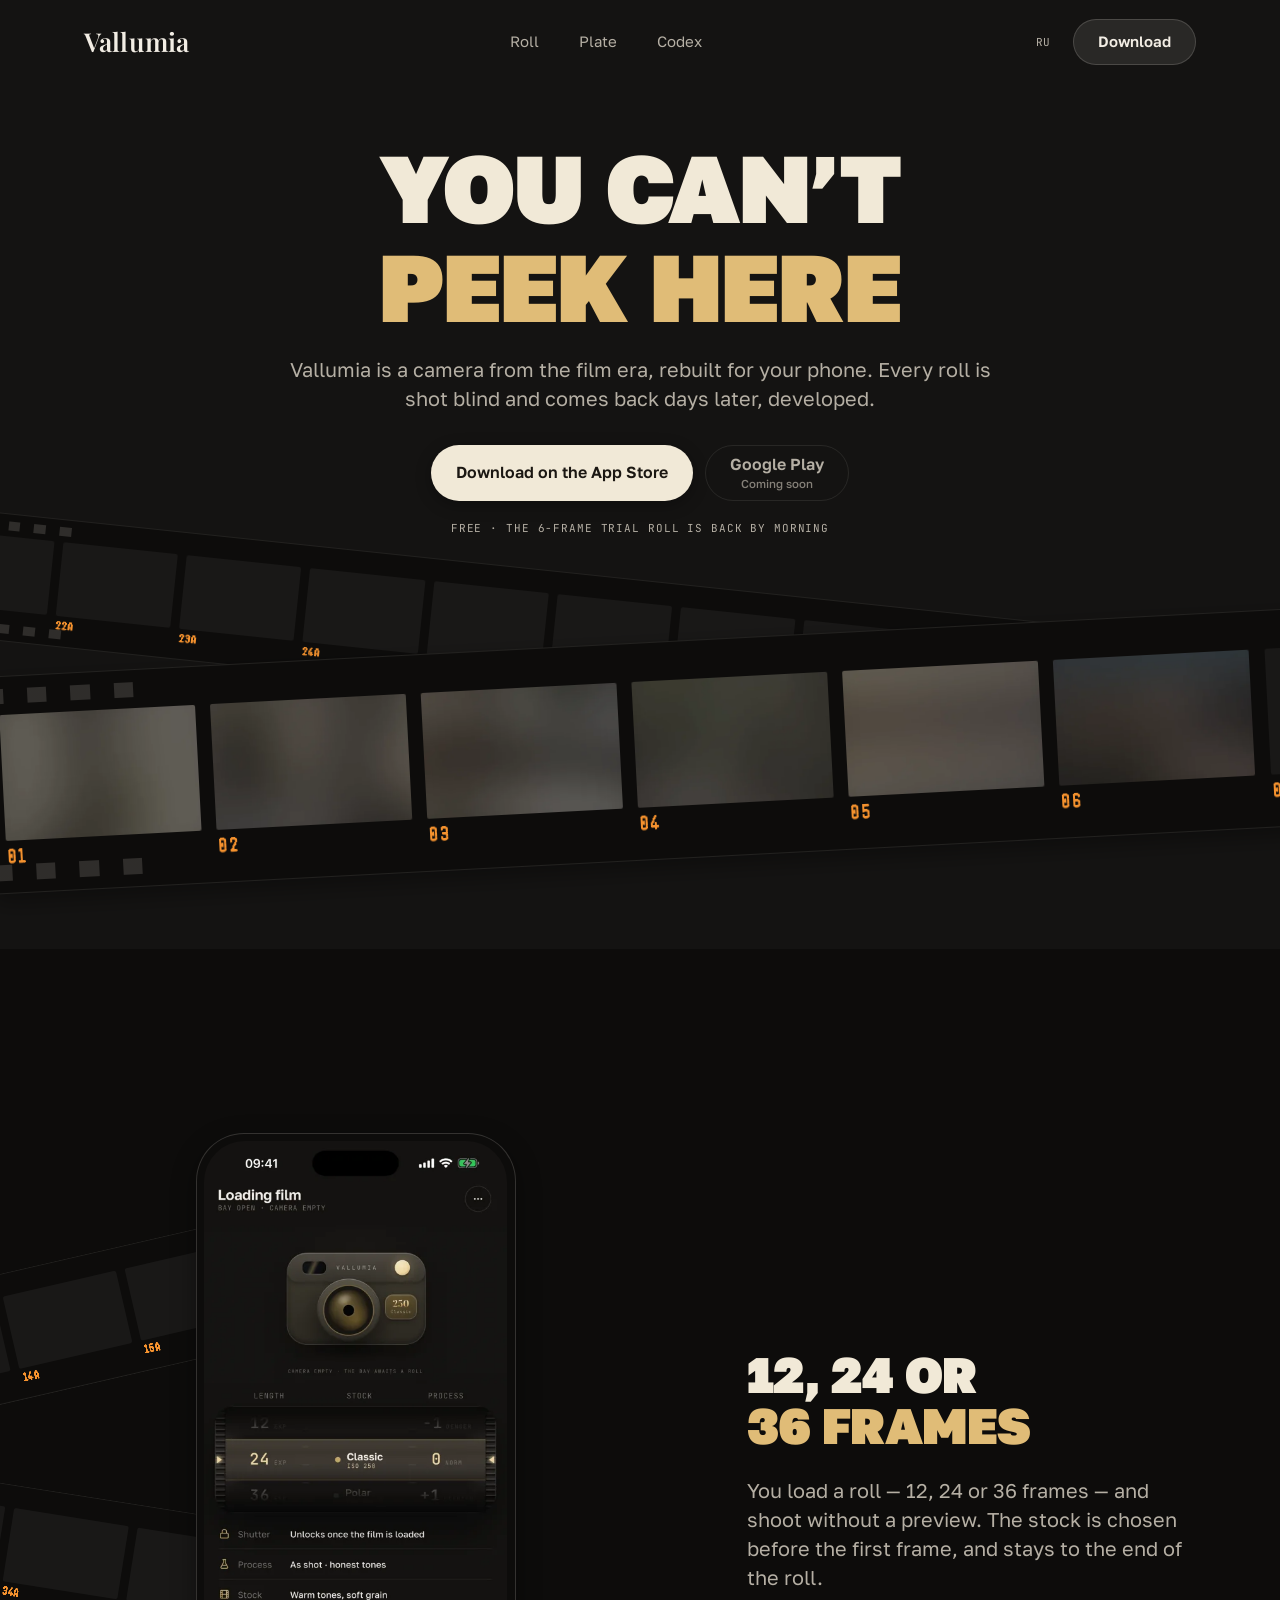
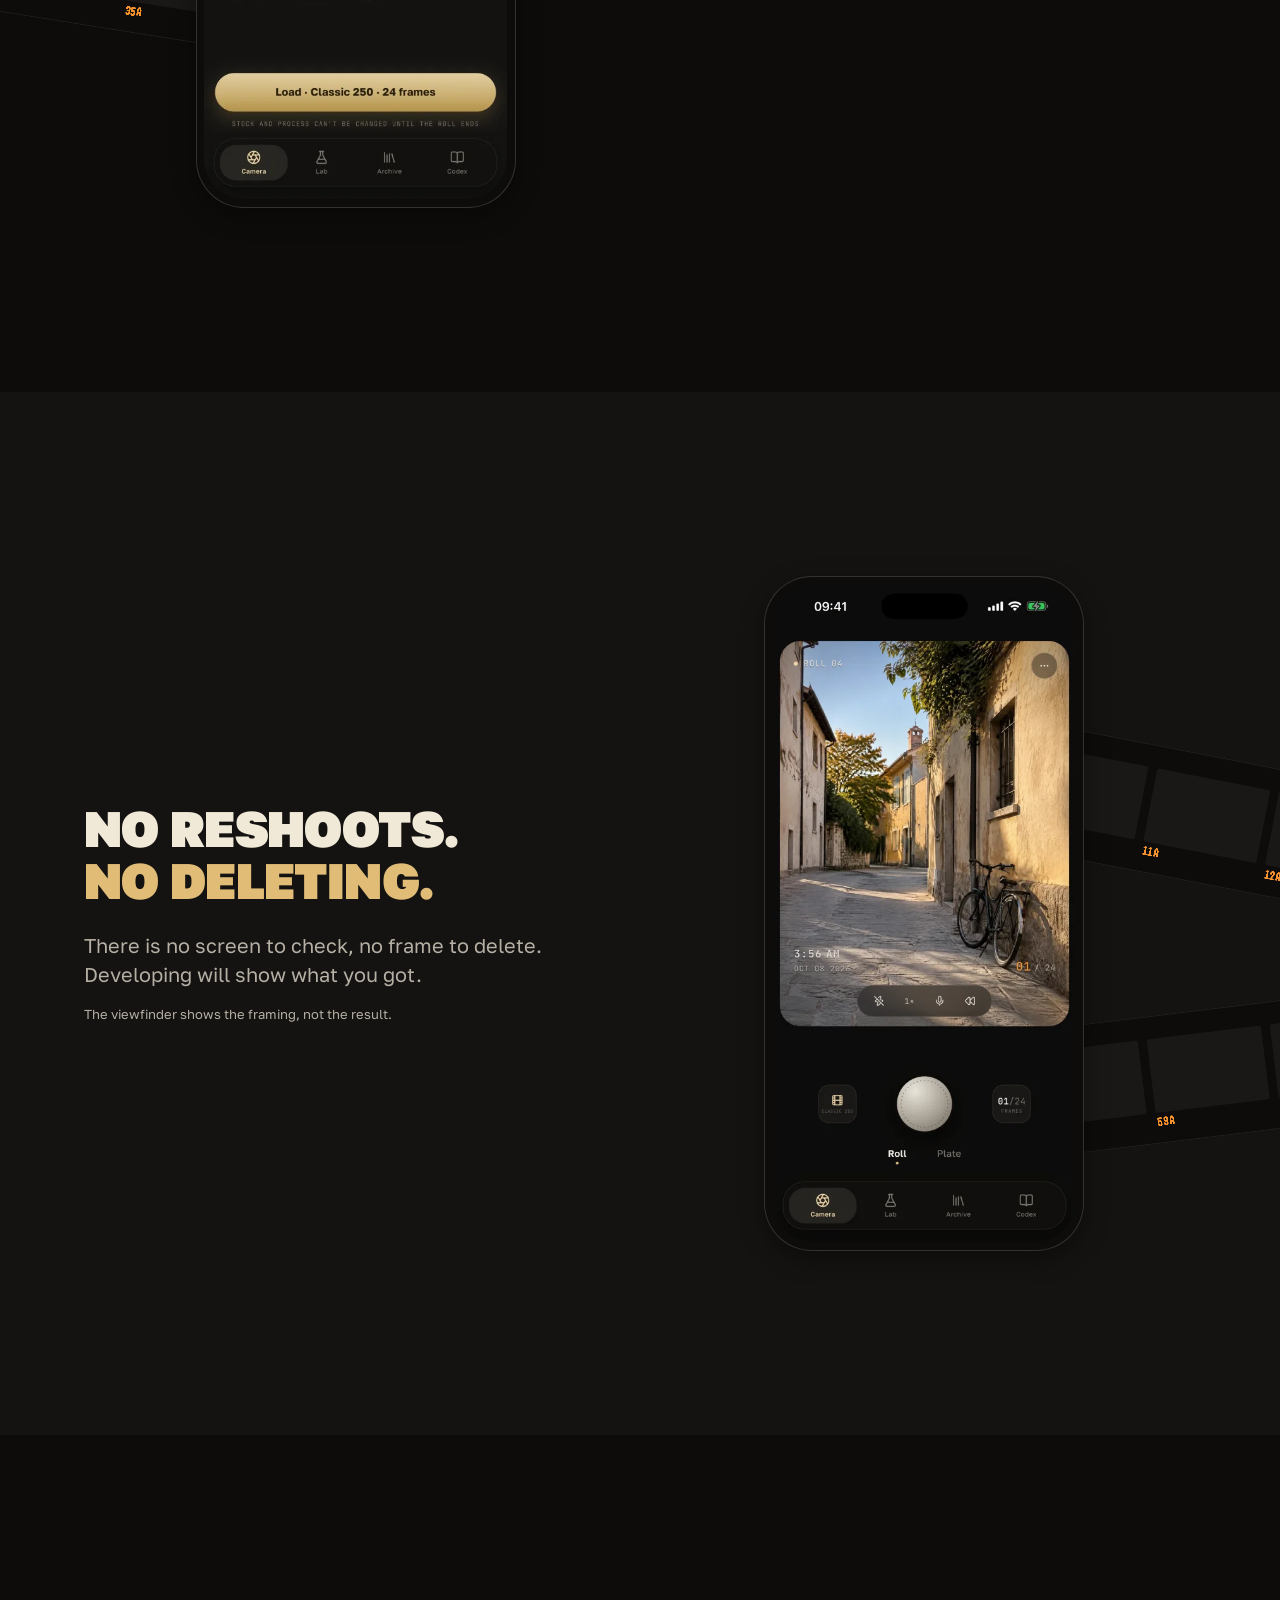
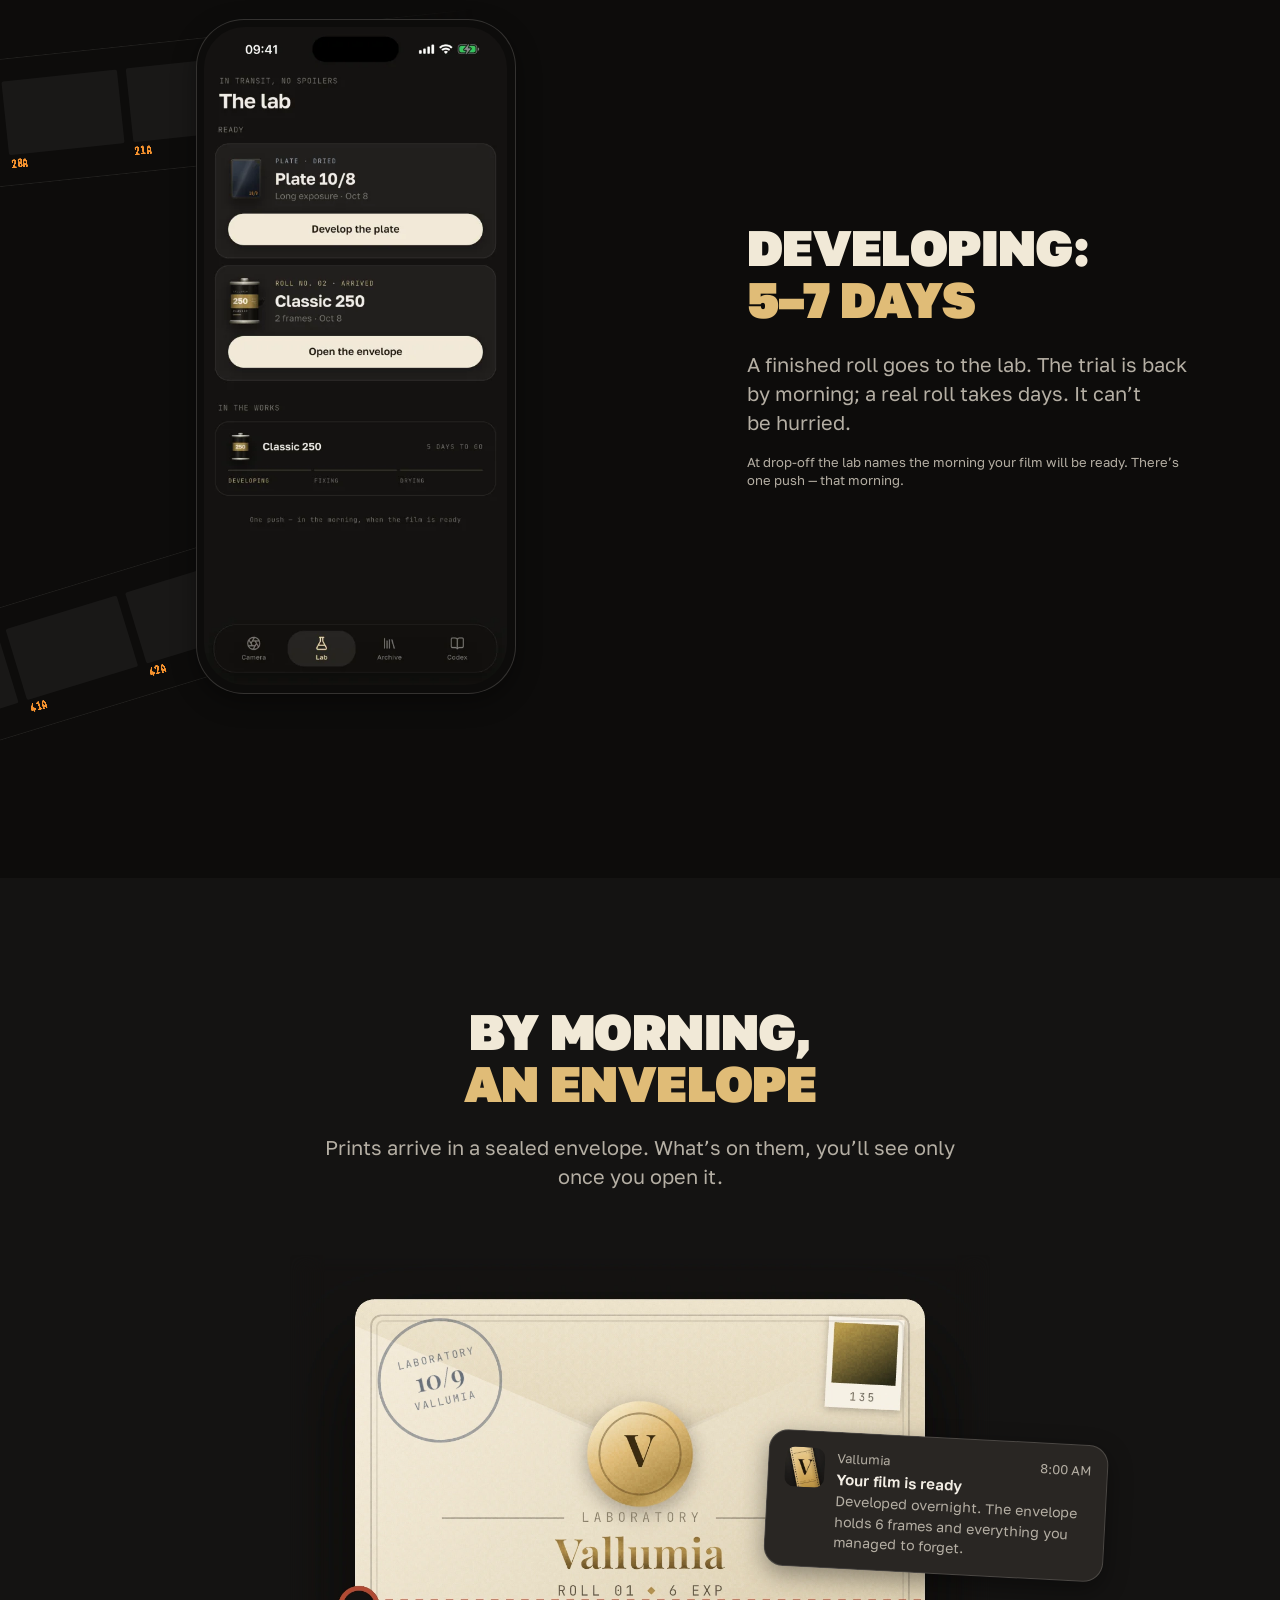
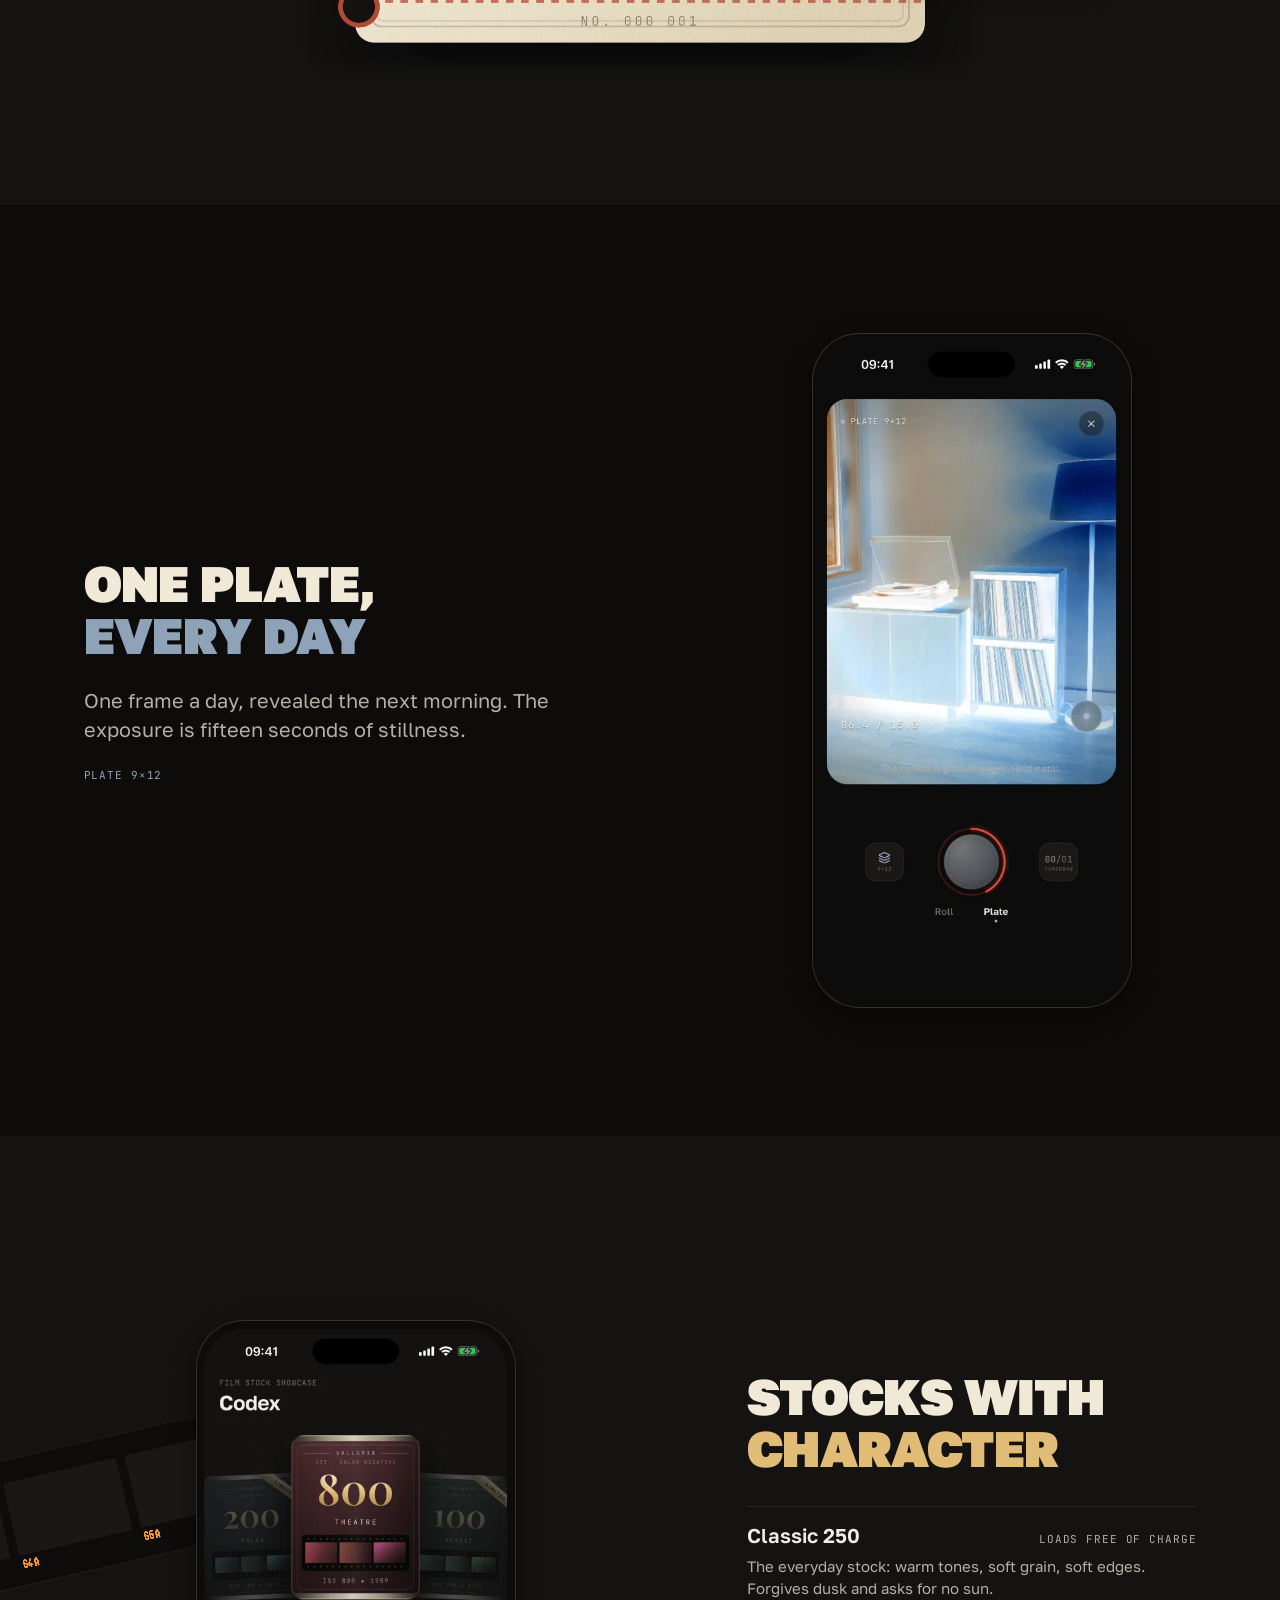
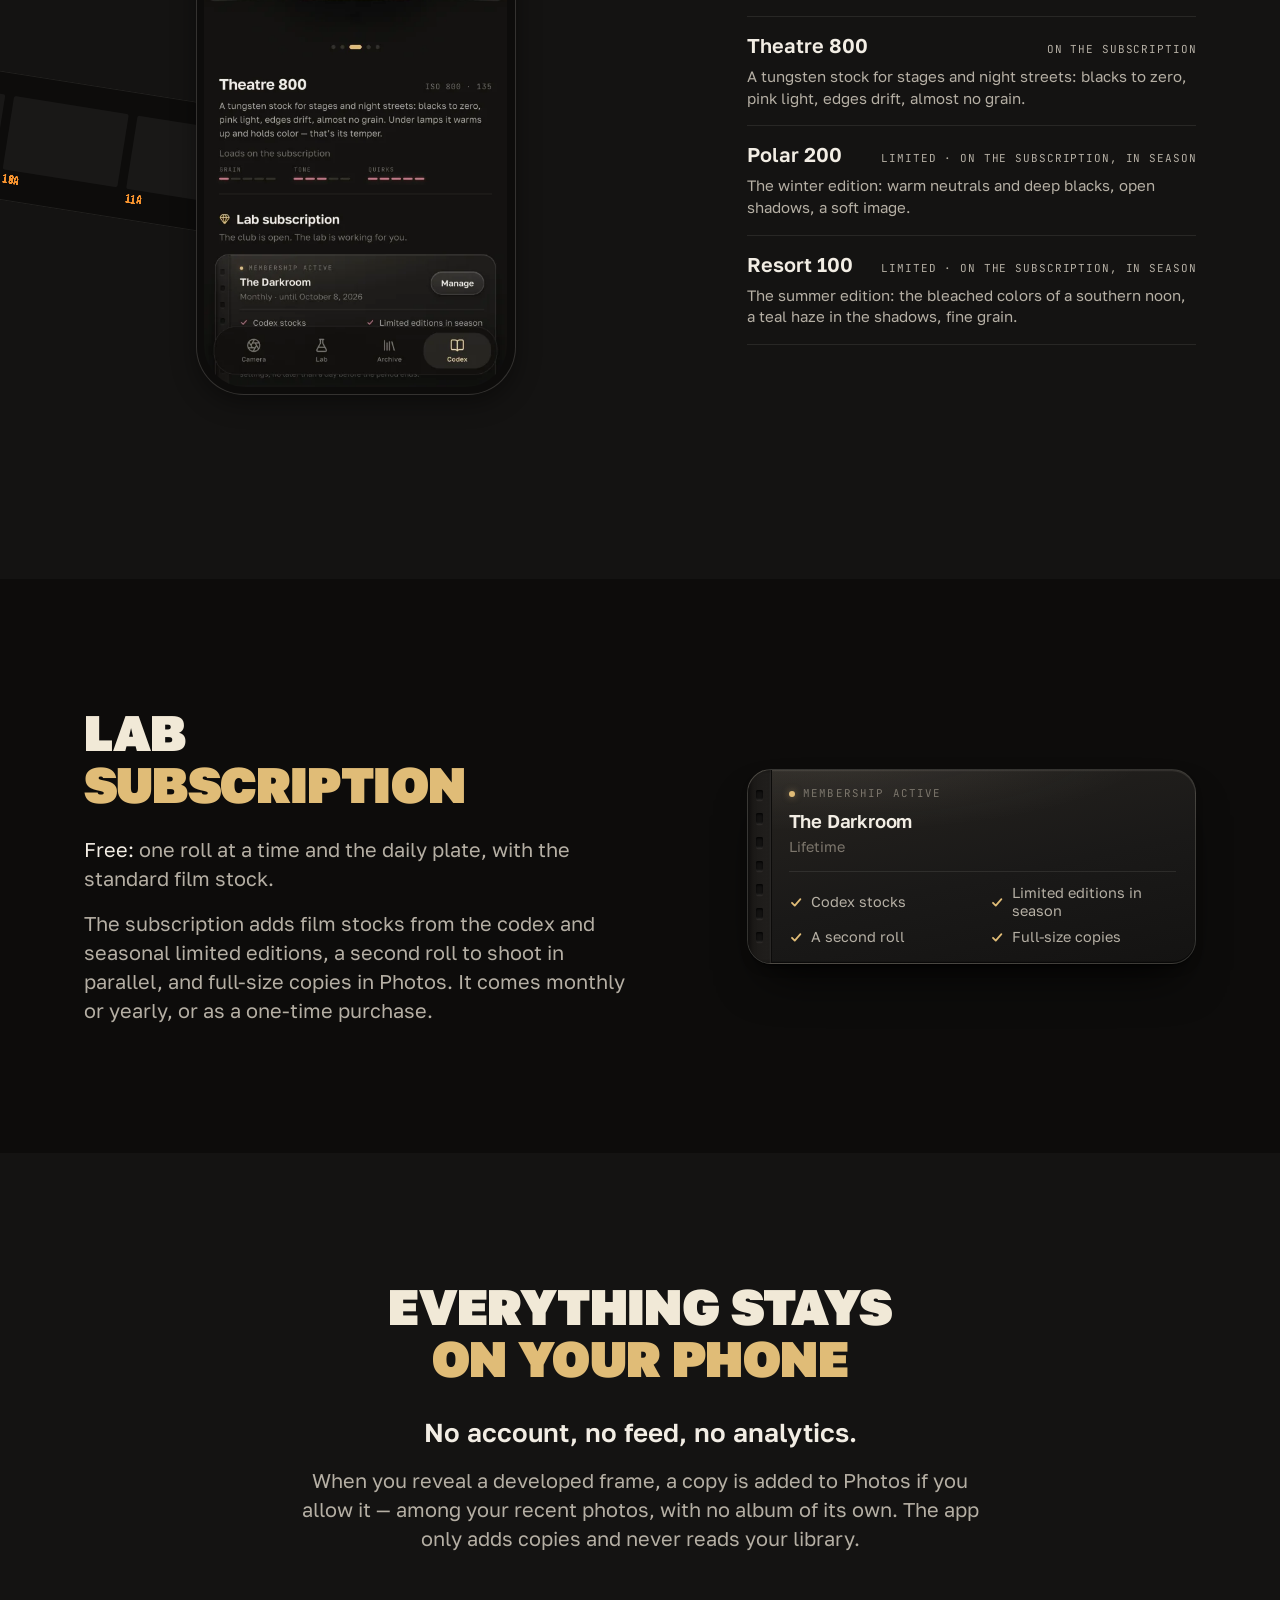
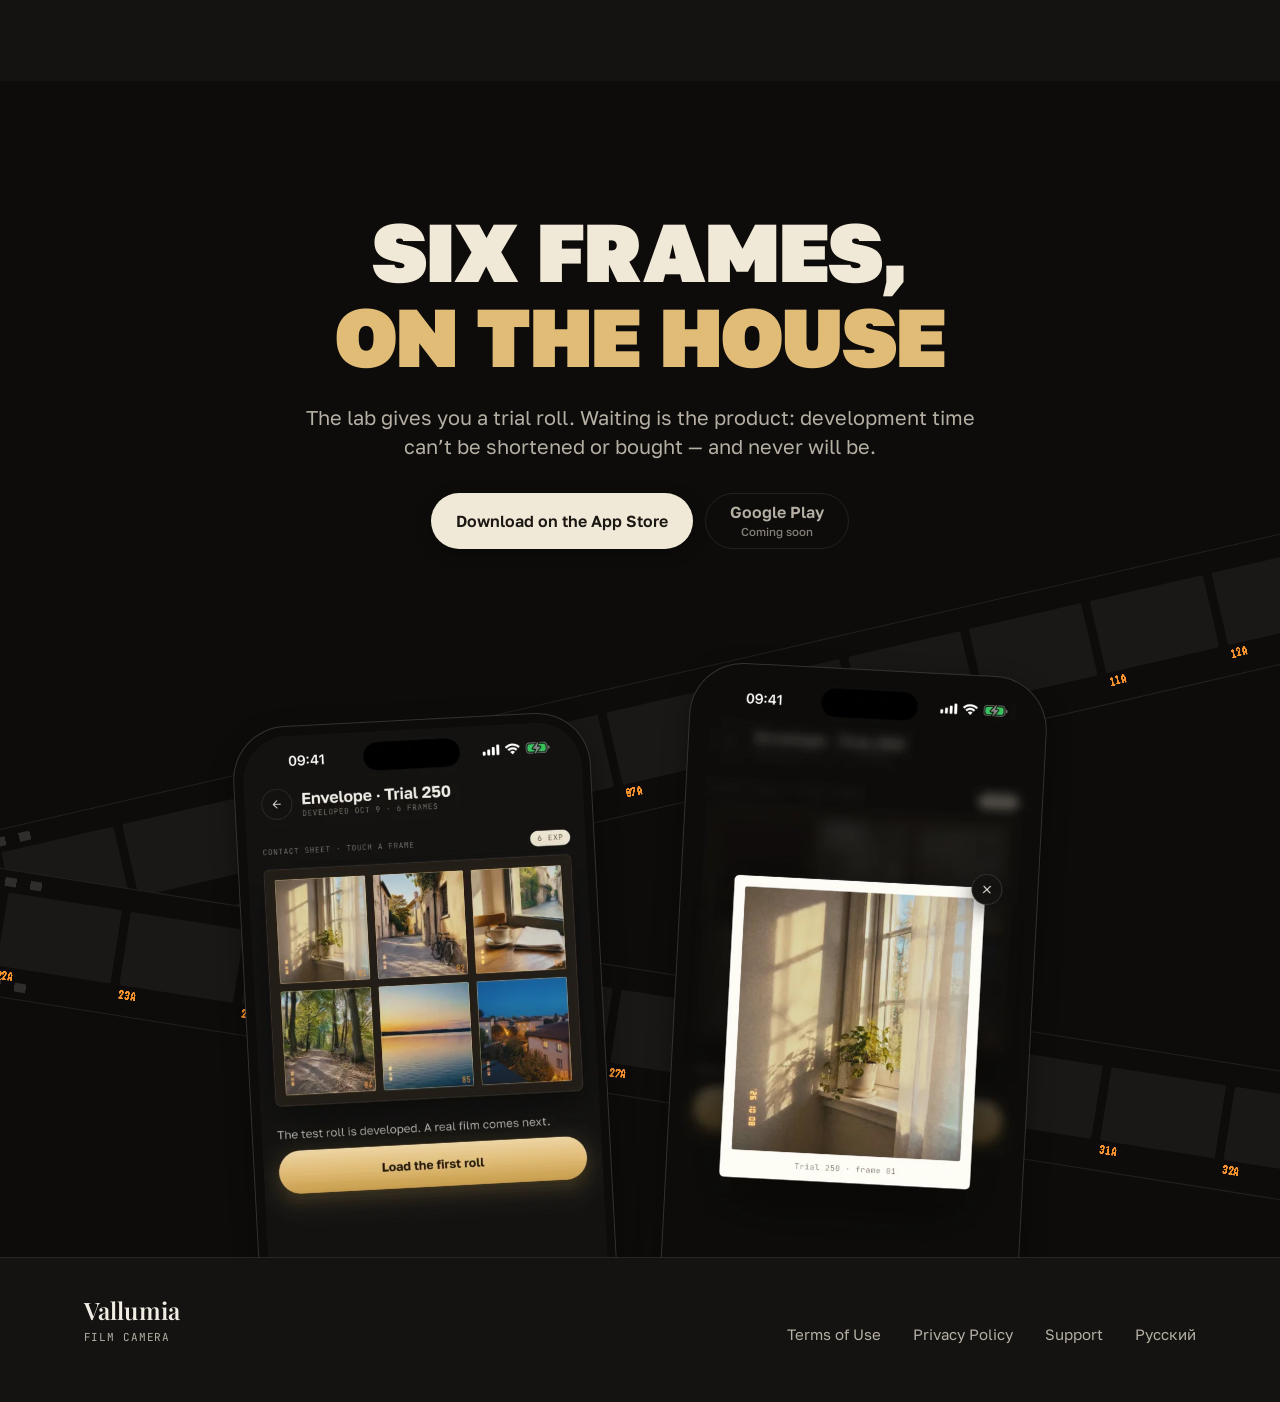
==== commit 549ace15: "Smoother on phones: baked mud instead of live blur filters, film length by viewport width" ====
--- a/en/index.html
+++ b/en/index.html
@@ -20,6 +20,7 @@
 <link rel="icon" href="../assets/img/icon-64.png" type="image/png">
 <link rel="apple-touch-icon" href="../assets/img/icon-180.png">
 <link rel="preload" href="../assets/fonts/golos-text.woff2" as="font" type="font/woff2" crossorigin>
+<link rel="preload" href="../assets/fonts/handjet-stamp.woff2" as="font" type="font/woff2" crossorigin>
 <link rel="stylesheet" href="../assets/css/site.css">
 <script src="../assets/js/site.js" defer></script>
 </head>
@@ -66,7 +67,7 @@
   <!-- лента пробы: шесть кадров, которые нельзя рассмотреть -->
   <div class="hero__film" role="img" aria-label="The trial roll: six frames, not yet developed">
     <div class="strip strip--back" aria-hidden="true"><div class="strip__film"><i data-n="21A"></i><i data-n="22A"></i><i data-n="23A"></i><i data-n="24A"></i><i data-n="25A"></i><i data-n="26A"></i><i data-n="27A"></i><i data-n="28A"></i><i data-n="29A"></i><i data-n="30A"></i><i data-n="31A"></i><i data-n="32A"></i><i data-n="33A"></i><i data-n="34A"></i><i data-n="35A"></i><i data-n="36A"></i><i data-n="37A"></i><i data-n="38A"></i><i data-n="39A"></i><i data-n="40A"></i><i data-n="41A"></i><i data-n="42A"></i><i data-n="43A"></i><i data-n="44A"></i><i data-n="45A"></i><i data-n="46A"></i><i data-n="47A"></i><i data-n="48A"></i><i data-n="49A"></i><i data-n="50A"></i><i data-n="51A"></i><i data-n="52A"></i><i data-n="53A"></i><i data-n="54A"></i><i data-n="55A"></i><i data-n="56A"></i><i data-n="57A"></i><i data-n="58A"></i><i data-n="59A"></i><i data-n="60A"></i><i data-n="61A"></i><i data-n="62A"></i><i data-n="63A"></i><i data-n="64A"></i></div></div>
-    <div class="strip strip--front" aria-hidden="true"><div class="strip__film"><i class="muddy" data-n="01"><b><img src="../assets/img/probe-01.webp" width="160" height="186" decoding="async" alt=""></b></i><i class="muddy" data-n="02"><b><img src="../assets/img/probe-02.webp" width="160" height="186" decoding="async" alt=""></b></i><i class="muddy" data-n="03"><b><img src="../assets/img/probe-03.webp" width="160" height="186" decoding="async" alt=""></b></i><i class="muddy" data-n="04"><b><img src="../assets/img/probe-04.webp" width="160" height="186" decoding="async" alt=""></b></i><i class="muddy" data-n="05"><b><img src="../assets/img/probe-05.webp" width="160" height="186" decoding="async" alt=""></b></i><i class="muddy" data-n="06"><b><img src="../assets/img/probe-06.webp" width="160" height="186" decoding="async" alt=""></b></i><i data-n="07"></i><i data-n="08"></i><i data-n="09"></i><i data-n="10"></i><i data-n="11"></i><i data-n="12"></i><i data-n="13"></i><i data-n="14"></i><i data-n="15"></i><i data-n="16"></i><i data-n="17"></i><i data-n="18"></i><i data-n="19"></i><i data-n="20"></i><i data-n="21"></i><i data-n="22"></i><i data-n="23"></i><i data-n="24"></i><i data-n="25"></i></div></div>
+    <div class="strip strip--front" aria-hidden="true"><div class="strip__film"><i class="muddy" data-n="01"><img src="../assets/img/probe-01.webp" width="424" height="274" decoding="async" alt=""></i><i class="muddy" data-n="02"><img src="../assets/img/probe-02.webp" width="424" height="274" decoding="async" alt=""></i><i class="muddy" data-n="03"><img src="../assets/img/probe-03.webp" width="424" height="274" decoding="async" alt=""></i><i class="muddy" data-n="04"><img src="../assets/img/probe-04.webp" width="424" height="274" decoding="async" alt=""></i><i class="muddy" data-n="05"><img src="../assets/img/probe-05.webp" width="424" height="274" decoding="async" alt=""></i><i class="muddy" data-n="06"><img src="../assets/img/probe-06.webp" width="424" height="274" decoding="async" alt=""></i><i data-n="07"></i><i data-n="08"></i><i data-n="09"></i><i data-n="10"></i><i data-n="11"></i><i data-n="12"></i><i data-n="13"></i><i data-n="14"></i><i data-n="15"></i><i data-n="16"></i><i data-n="17"></i><i data-n="18"></i><i data-n="19"></i><i data-n="20"></i><i data-n="21"></i><i data-n="22"></i><i data-n="23"></i><i data-n="24"></i><i data-n="25"></i></div></div>
   </div>
 </header>
 
@@ -216,7 +217,7 @@
         <div class="duo">
           <figure class="phone"><span class="phone__screen"><img src="../assets/img/screen-02-contact-en-780.webp" srcset="../assets/img/screen-02-contact-en-480.webp 480w, ../assets/img/screen-02-contact-en-780.webp 780w, ../assets/img/screen-02-contact-en-1080.webp 1080w" sizes="(min-width: 900px) min(27vw, 381px), min(72vw, 286px)" width="780" height="1695" loading="lazy" decoding="async" alt="The opened contact sheet of the trial roll: six developed frames"></span></figure>
           <!-- кадр 01: один раз проступает из мути в резкость (site.js, data-reveal="develop") -->
-          <figure class="phone phone--develop" data-reveal="develop"><span class="phone__screen"><img src="../assets/img/screen-07-frame-en-780.webp" srcset="../assets/img/screen-07-frame-en-480.webp 480w, ../assets/img/screen-07-frame-en-780.webp 780w, ../assets/img/screen-07-frame-en-1080.webp 1080w" sizes="(min-width: 900px) min(27vw, 381px), min(72vw, 286px)" width="780" height="1695" loading="lazy" decoding="async" alt="A revealed frame: the print “Trial 250 · frame 01” — a window with a plant in sunlight"><img class="phone__mud" src="../assets/img/screen-07-frame-en-780.webp" srcset="../assets/img/screen-07-frame-en-480.webp 480w, ../assets/img/screen-07-frame-en-780.webp 780w, ../assets/img/screen-07-frame-en-1080.webp 1080w" sizes="(min-width: 900px) min(27vw, 381px), min(72vw, 286px)" width="780" height="1695" loading="lazy" decoding="async" alt="" aria-hidden="true"><i class="phone__print" data-reveal-target aria-hidden="true"></i></span></figure>
+          <figure class="phone phone--develop" data-reveal="develop"><span class="phone__screen"><img src="../assets/img/screen-07-frame-en-780.webp" srcset="../assets/img/screen-07-frame-en-480.webp 480w, ../assets/img/screen-07-frame-en-780.webp 780w, ../assets/img/screen-07-frame-en-1080.webp 1080w" sizes="(min-width: 900px) min(27vw, 381px), min(72vw, 286px)" width="780" height="1695" loading="lazy" decoding="async" alt="A revealed frame: the print “Trial 250 · frame 01” — a window with a plant in sunlight"><i class="phone__print" data-reveal-target aria-hidden="true"><img class="phone__mud" src="../assets/img/print-mud-en.webp" width="514" height="592" loading="lazy" decoding="async" alt=""><img class="phone__soft" src="../assets/img/print-soft-en.webp" width="514" height="592" loading="lazy" decoding="async" alt=""></i></span></figure>
         </div>
       </div>
     </div>
--- a/assets/css/site.css
+++ b/assets/css/site.css
@@ -195,15 +195,31 @@
   font: 500 max(11px, calc(var(--sh) * .095))/1 var(--font-stamp); font-style: normal;
   letter-spacing: .06em; color: var(--stamp); white-space: nowrap;
 }
-/* мутный кадр: рецепт мути артборда конверта — blur, saturate .4, brightness .65, contrast .85 и вуаль .28 */
+/* мутный кадр: муть (рецепт артборда конверта — blur, saturate .4, brightness .65, contrast .85
+   и вуаль .28) запечена в картинку — tools/mud.mjs. Живого фильтра на едущей ленте нет:
+   он пересчитывался на каждом кадре, и на iPhone первый экран подлагивал */
 .strip i.muddy { background: var(--dark-2); }
-.strip i.muddy > b { position: absolute; inset: 0; overflow: hidden; border-radius: 2px; }
-.strip i.muddy img {
-  position: absolute; inset: calc(var(--mb, 18px) * -1.6); max-width: none;
-  width: calc(100% + var(--mb, 18px) * 3.2); height: calc(100% + var(--mb, 18px) * 3.2);
-  object-fit: cover; filter: blur(var(--mb, 18px)) saturate(.4) brightness(.65) contrast(.85);
-}
-.strip i.muddy > b::after { content: ""; position: absolute; inset: 0; background: rgba(24, 20, 15, .28); }
+.strip i.muddy img { position: absolute; inset: 0; width: 100%; height: 100%; object-fit: cover; border-radius: 2px; }
+
+/* Длина плёнки — по ширине окна. В разметке кадров хватает на окно 5120 px, а на узком окне
+   лишние кадры только раздували едущие слои: на телефоне каждый был 4,5 тыс. px при видимых
+   950, двенадцать таких — около 175 МБ. Пороги: кадров столько, чтобы плёнка была длиннее
+   ленты на ход (проверяется зондом на границах порогов). */
+@media (max-width: 3499px) {
+  .stage .strip i:nth-child(n+37), .strip--back i:nth-child(n+32), .strip--front i:nth-child(n+19) { display: none; }
+}
+@media (max-width: 2599px) {
+  .stage .strip i:nth-child(n+29), .strip--back i:nth-child(n+25), .strip--front i:nth-child(n+15) { display: none; }
+}
+@media (max-width: 1999px) {
+  .stage .strip i:nth-child(n+23), .strip--back i:nth-child(n+20), .strip--front i:nth-child(n+12) { display: none; }
+}
+@media (max-width: 1499px) {
+  .stage .strip i:nth-child(n+19), .strip--back i:nth-child(n+17), .strip--front i:nth-child(n+11) { display: none; }
+}
+@media (max-width: 899px) {
+  .stage .strip i:nth-child(n+17), .strip--back i:nth-child(n+15) { display: none; }
+}
 
 /* ---------- корпус телефона вокруг снимка экрана ---------- */
 .phone {
@@ -232,7 +248,7 @@
 .hero__film { position: relative; height: clamp(250px, 30vw, 400px); margin-top: clamp(28px, 2vw, 32px); }
 .hero__film .strip { position: absolute; }
 .strip--back { --sh: clamp(84px, 10vw, 140px); top: 4%; left: -6%; width: 112%; rotate: 6deg; }
-.strip--front { --sh: clamp(150px, 17vw, 236px); --mb: clamp(16px, 2vw, 26px); top: 20%; left: -1%; width: 104%; rotate: -3deg; box-shadow: var(--shadow-raised); }
+.strip--front { --sh: clamp(150px, 17vw, 236px); top: 20%; left: -1%; width: 104%; rotate: -3deg; box-shadow: var(--shadow-raised); }
 /* невысокие окна (ноутбук 1440×790, 1366×650, 1280×720; телефон 375×667): первый экран ужимается по
    высоте, чтобы лента пробы входила в окно; на 1440×900 и 390×844 вид прежний */
 @media (min-width: 768px) and (max-height: 860px) {
@@ -397,10 +413,10 @@
 }
 /* окно фотографии на снимке экрана кадра 01, в долях снимка */
 .phone--develop { --print-t: 28.9%; --print-x: 16.3%; --print-b: 35.4%; }
-/* слой мути над отпечатком: вырез по окну фотографии */
-.phone__mud { position: absolute; inset: 0; height: 100%; opacity: 0; pointer-events: none; clip-path: inset(var(--print-t) var(--print-x) var(--print-b) round 2px); }
-/* невидимая метка того же окна: по ней site.js решает, что отпечаток вошёл в окно */
-.phone__print { position: absolute; inset: var(--print-t) var(--print-x) var(--print-b); pointer-events: none; }
+/* само окно: по нему site.js решает, что отпечаток вошёл в окно; в нём два готовых слоя —
+   муть и полурезкость (tools/mud.mjs), по умолчанию невидимые */
+.phone__print { position: absolute; inset: var(--print-t) var(--print-x) var(--print-b); overflow: hidden; border-radius: 2px; pointer-events: none; }
+.phone__print img { position: absolute; inset: 0; width: 100%; height: 100%; opacity: 0; }
 
 /* ---------- подвал ---------- */
 .footer { border-top: 1px solid var(--border-dark); padding-block: var(--space-8) var(--space-9); }
@@ -459,9 +475,12 @@
   }
   .no-sda .strip__film { translate: calc(var(--from) + (var(--to) - var(--from)) * var(--p, 0)) 0; }
 
-  /* сцена 4: кадр 01 один раз проступает из мути в резкость за 1400 мс */
-  .js .phone--develop:not(.is-in) .phone__mud { opacity: 1; filter: blur(calc(var(--w) * .045)) saturate(.4) brightness(.65) contrast(.85); }
-  .js .phone--develop.is-in .phone__mud { animation: develop var(--dur-reveal) var(--ease-in-out) both; }
+  /* сцена 4: кадр 01 один раз проступает из мути в резкость за 1400 мс. Радиус размытия не
+     анимируется (на iPhone финал от этого замирал): над отпечатком два готовых слоя, муть
+     гаснет первой, полурезкость — следом с перехлёстом; меняется только прозрачность */
+  .js .phone--develop:not(.is-in) .phone__print img { opacity: 1; }
+  .js .phone--develop.is-in .phone__mud { animation: fade-out calc(var(--dur-reveal) * .6) var(--ease-in-out) both; }
+  .js .phone--develop.is-in .phone__soft { animation: fade-out calc(var(--dur-reveal) * .65) var(--ease-in-out) calc(var(--dur-reveal) * .35) both; }
 }
 
 @media (prefers-reduced-motion: reduce) {
@@ -472,8 +491,4 @@
 @keyframes fade-in { from { opacity: 0; } }
 @keyframes film-in { from { transform: translateX(var(--slide, 24px)); } }
 @keyframes film-run { from { translate: var(--from) 0; } to { translate: var(--to) 0; } }
-@keyframes develop {
-  from { opacity: 1; filter: blur(calc(var(--w) * .045)) saturate(.4) brightness(.65) contrast(.85); }
-  99% { opacity: 1; }
-  to { opacity: 0; filter: blur(0) saturate(1) brightness(1) contrast(1); }
-}
+@keyframes fade-out { from { opacity: 1; } to { opacity: 0; } }
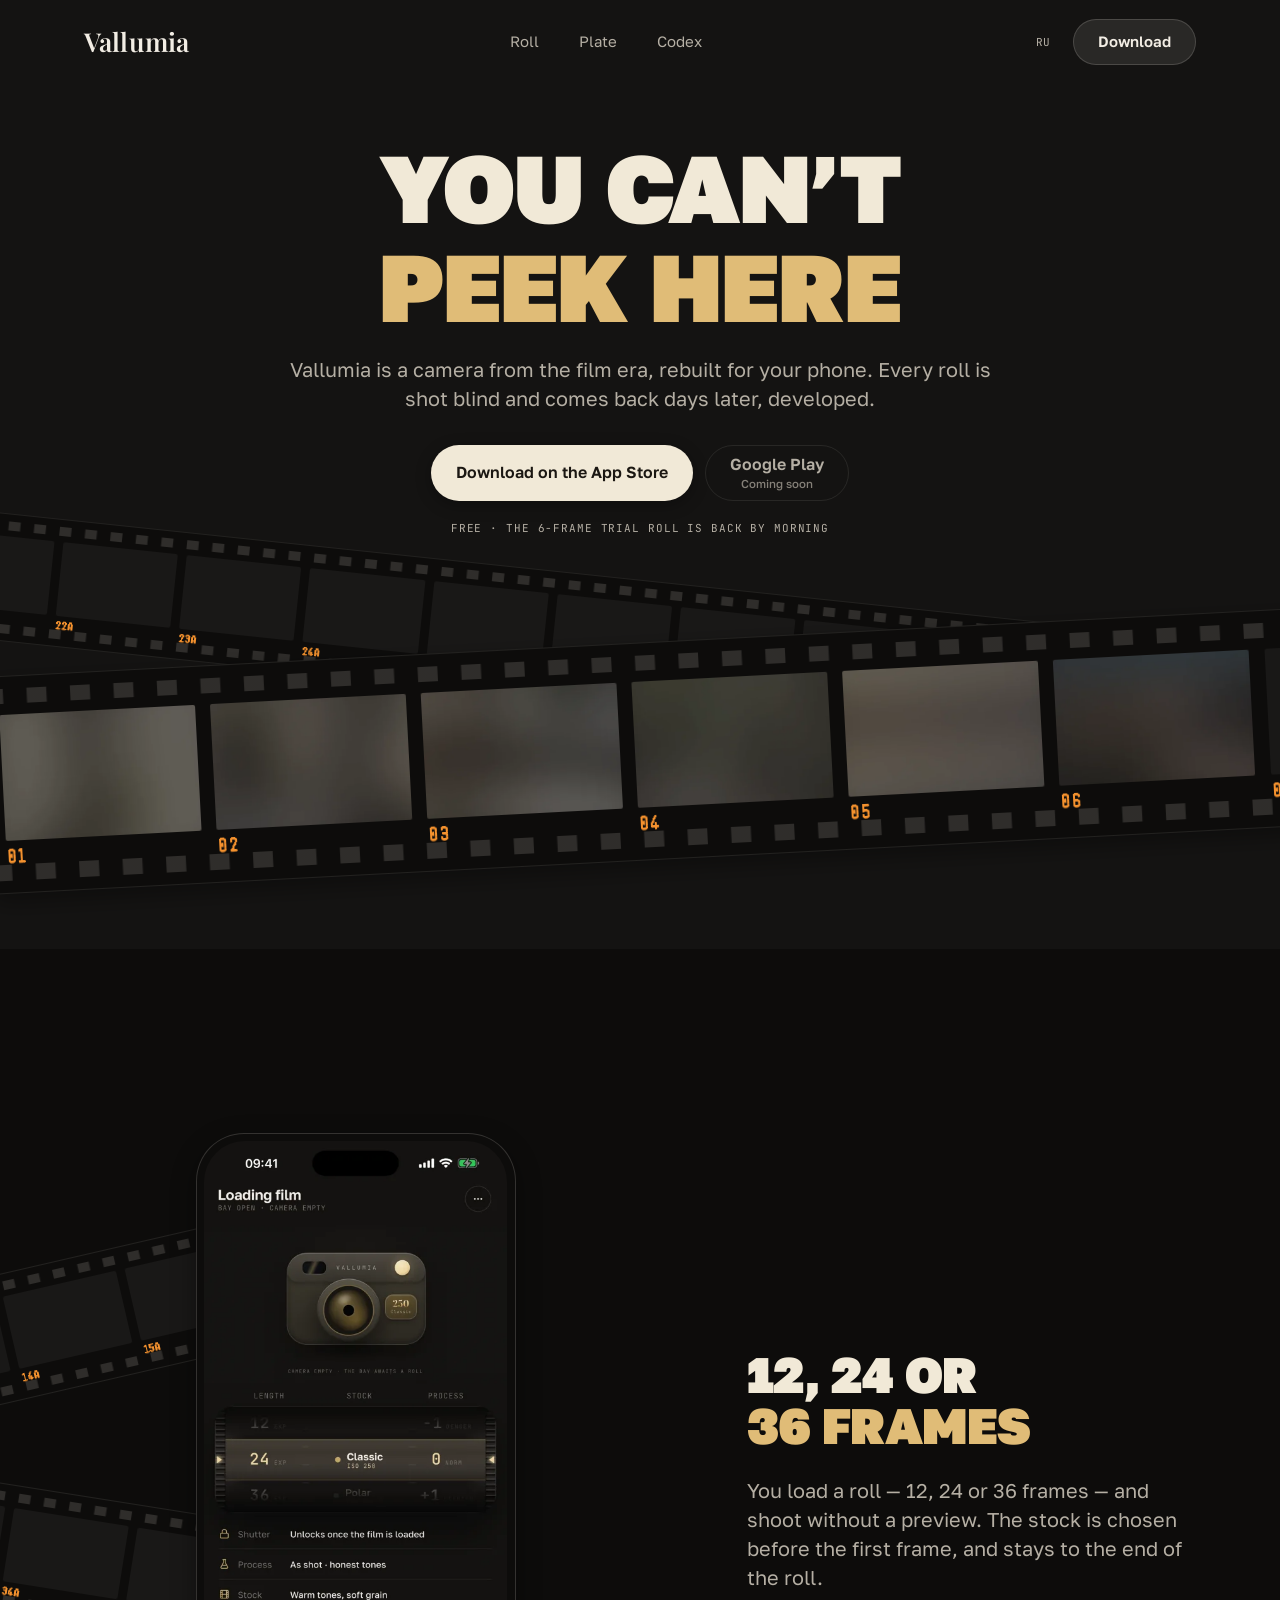
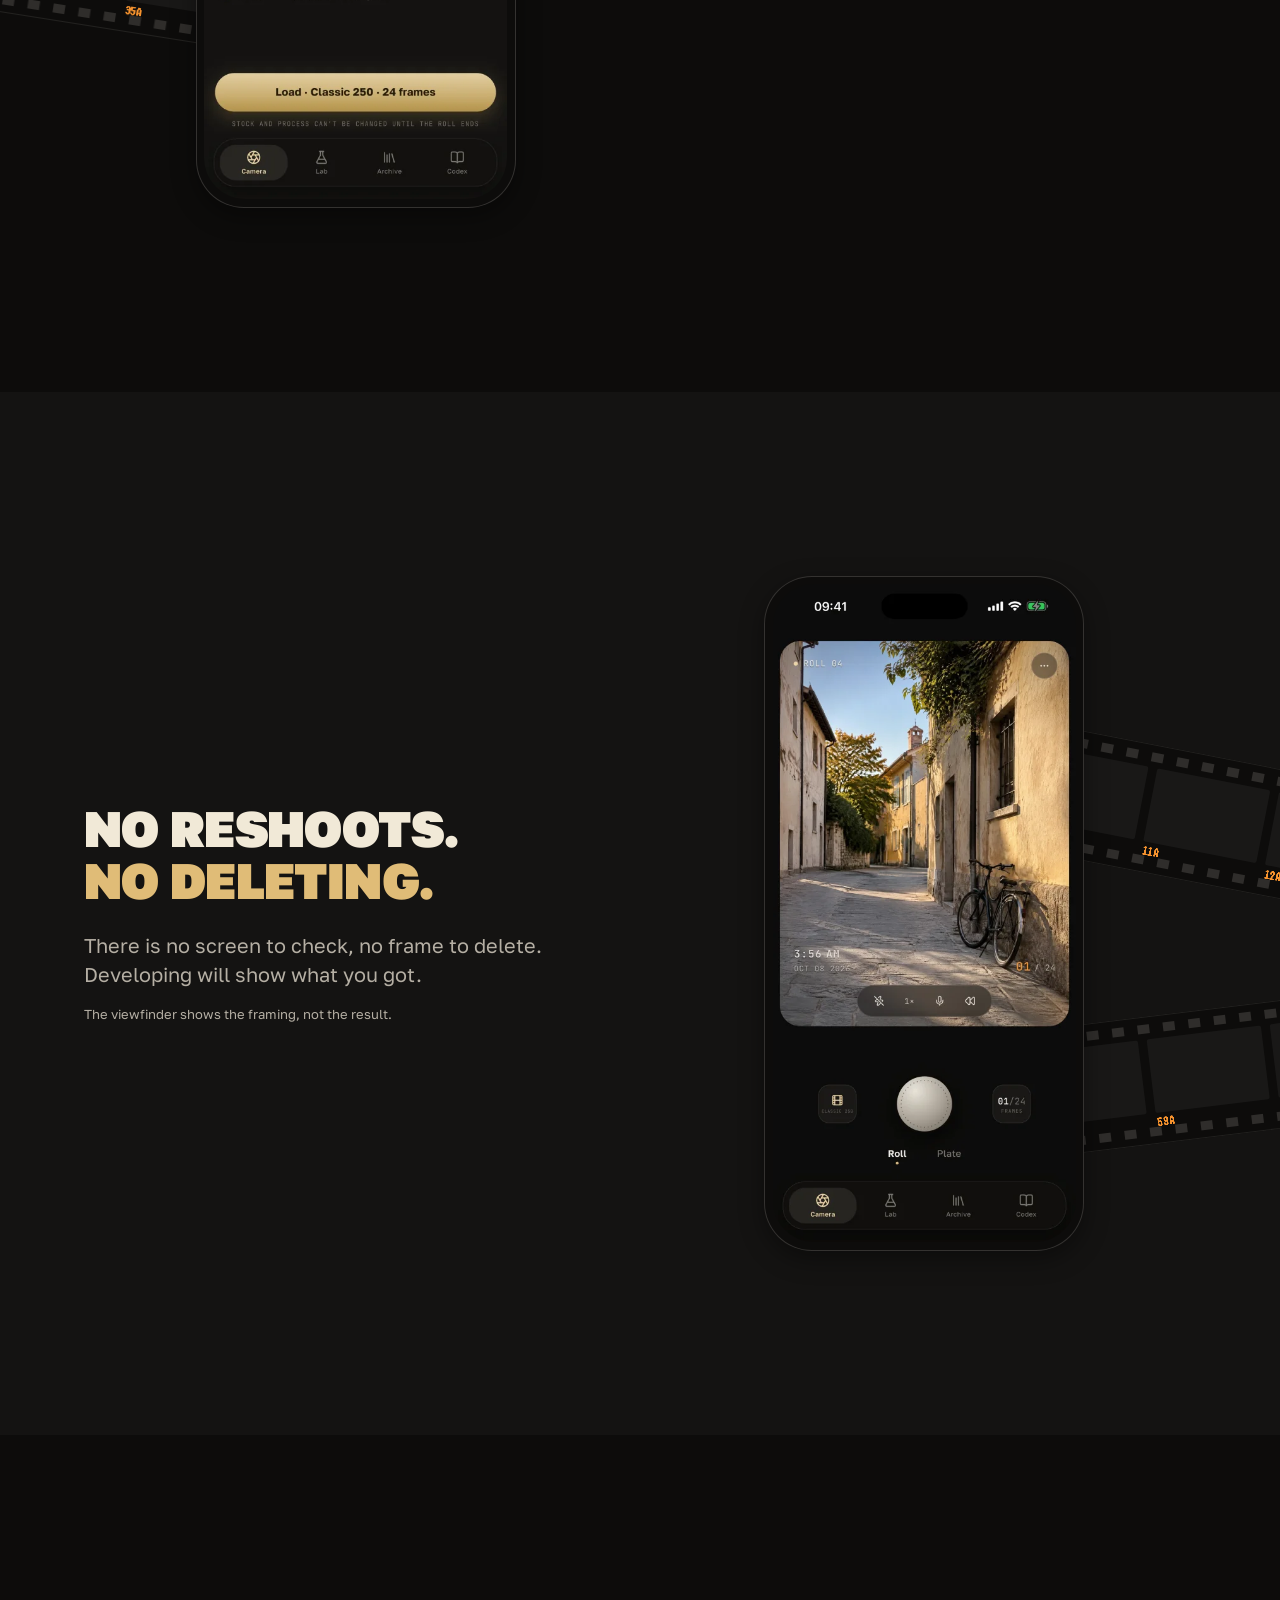
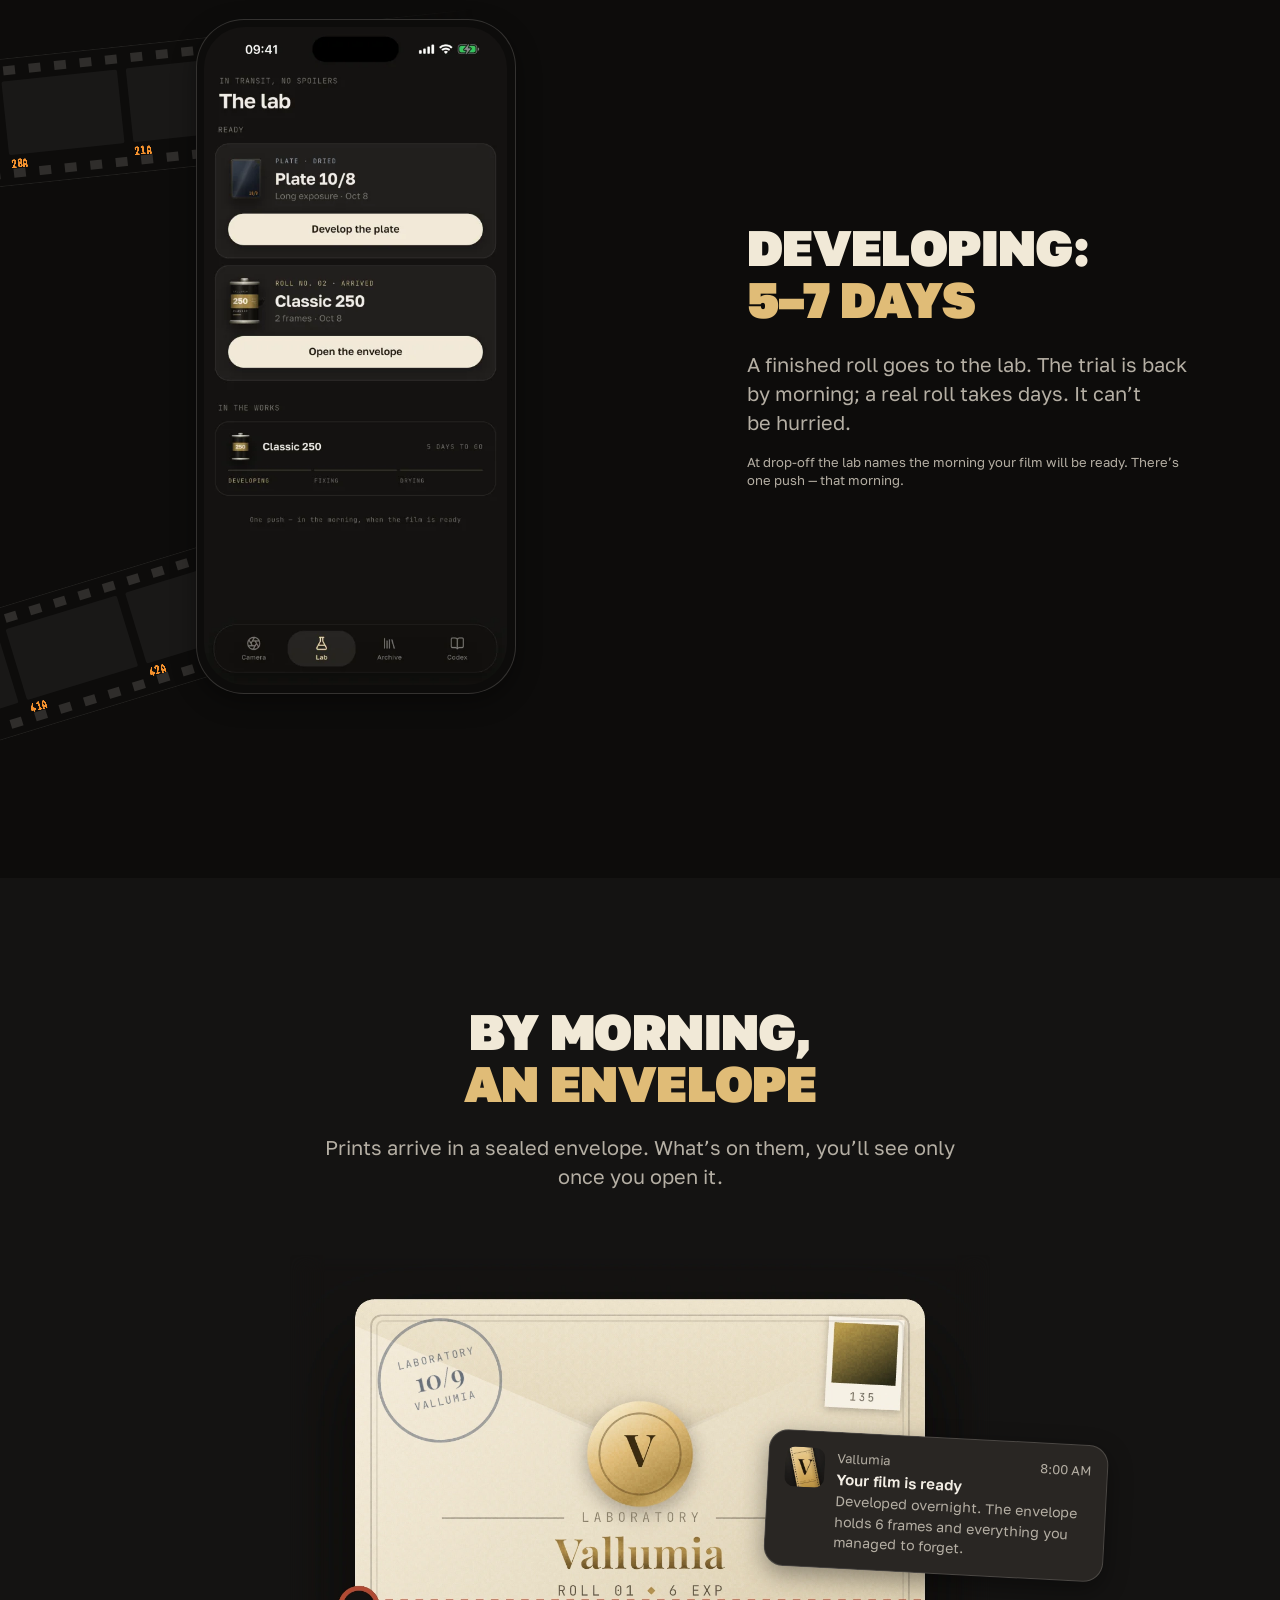
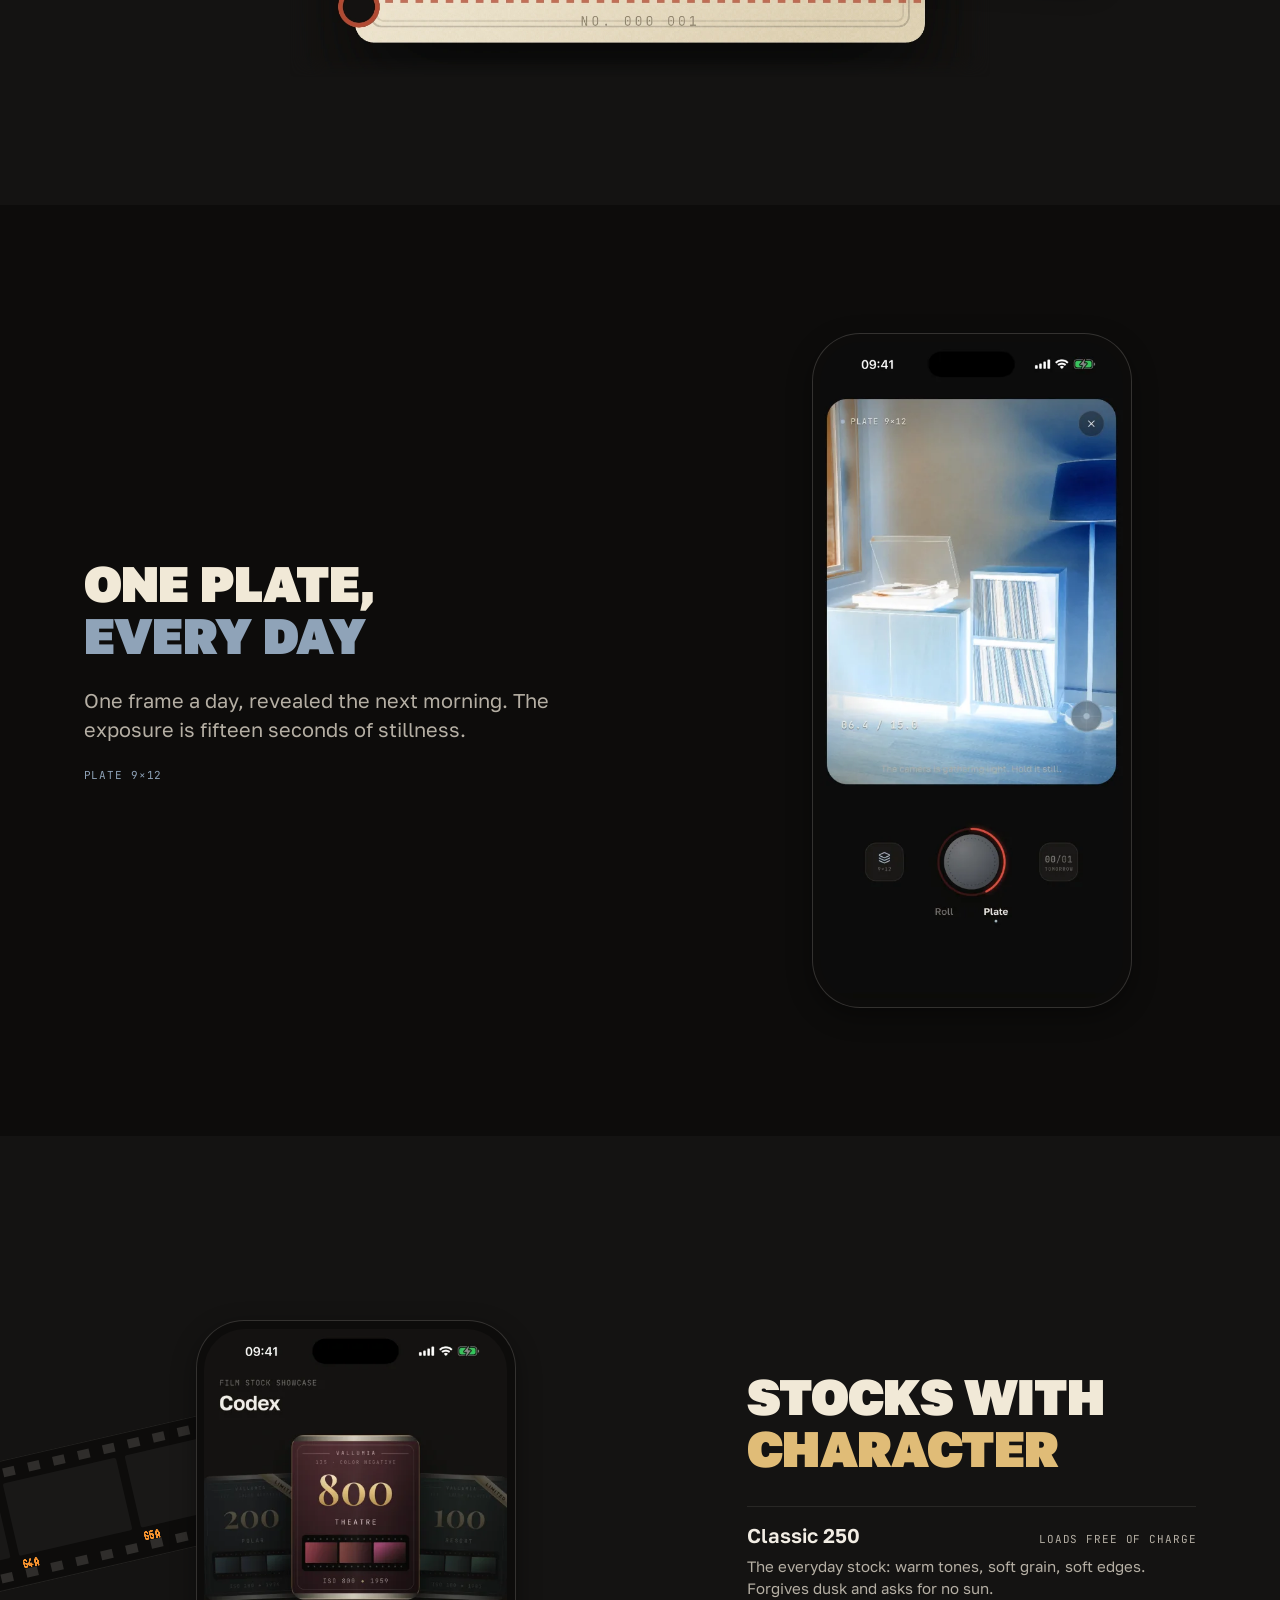
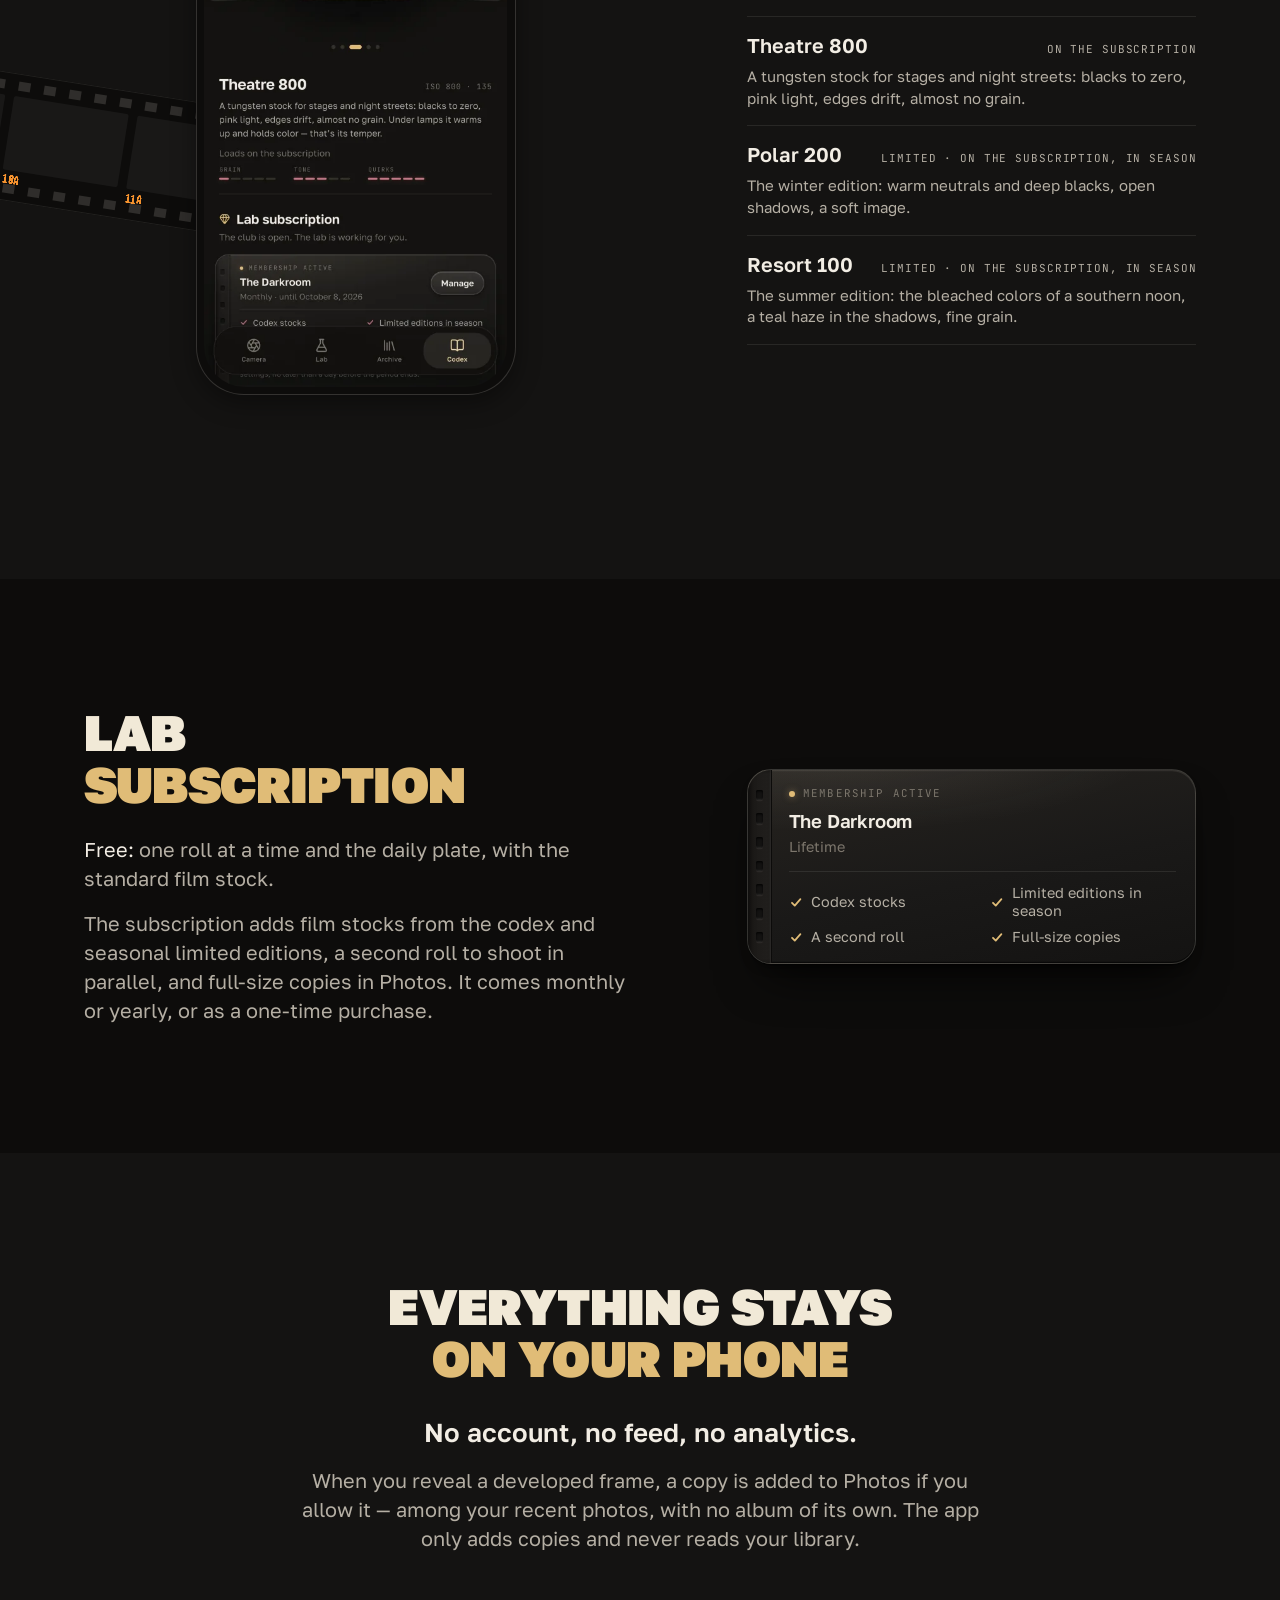
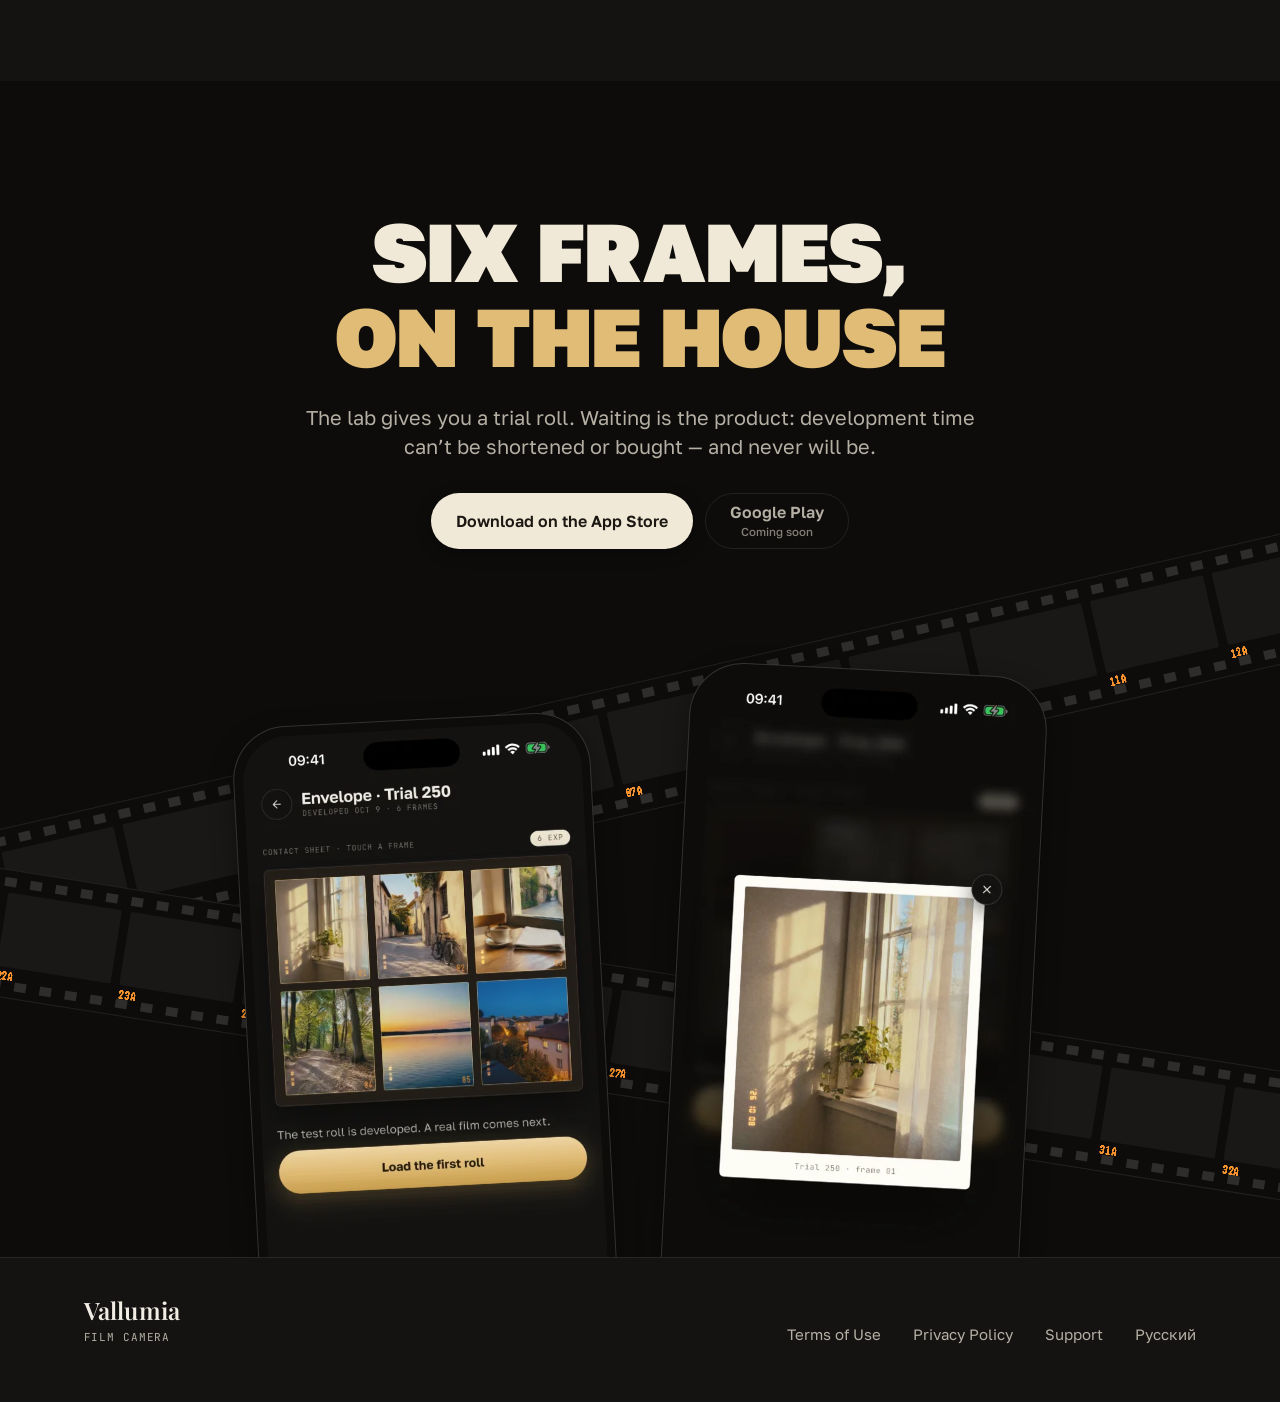
==== commit 0e9c9434: "Custom domain vallumia.app: CNAME, robots.txt, canonical/hreflang/og/sitemap on the new address" ====
--- a/en/index.html
+++ b/en/index.html
@@ -7,15 +7,15 @@
 <meta name="description" content="A camera that makes you wait. Every roll is shot blind and comes back days later, developed.">
 <meta name="theme-color" content="#141312">
 <meta name="color-scheme" content="dark">
-<link rel="canonical" href="https://egorpashetnev97.github.io/vallumia-site/en/">
-<link rel="alternate" hreflang="ru" href="https://egorpashetnev97.github.io/vallumia-site/">
-<link rel="alternate" hreflang="en" href="https://egorpashetnev97.github.io/vallumia-site/en/">
-<link rel="alternate" hreflang="x-default" href="https://egorpashetnev97.github.io/vallumia-site/en/">
+<link rel="canonical" href="https://vallumia.app/en/">
+<link rel="alternate" hreflang="ru" href="https://vallumia.app/">
+<link rel="alternate" hreflang="en" href="https://vallumia.app/en/">
+<link rel="alternate" hreflang="x-default" href="https://vallumia.app/en/">
 <meta property="og:type" content="website">
 <meta property="og:title" content="Vallumia — a film camera">
 <meta property="og:description" content="A camera that makes you wait. Every roll is shot blind and comes back days later, developed.">
-<meta property="og:url" content="https://egorpashetnev97.github.io/vallumia-site/en/">
-<meta property="og:image" content="https://egorpashetnev97.github.io/vallumia-site/assets/img/og-en.png">
+<meta property="og:url" content="https://vallumia.app/en/">
+<meta property="og:image" content="https://vallumia.app/assets/img/og-en.png">
 <meta name="twitter:card" content="summary_large_image">
 <link rel="icon" href="../assets/img/icon-64.png" type="image/png">
 <link rel="apple-touch-icon" href="../assets/img/icon-180.png">
--- a/assets/css/site.css
+++ b/assets/css/site.css
@@ -181,12 +181,17 @@
 }
 .strip__film::before, .strip__film::after {
   content: ""; position: absolute; left: 0; right: 0; height: calc(var(--sh) * .07);
-  background-image: repeating-linear-gradient(90deg, var(--glass-3) 0 calc(var(--sh) * .09), transparent calc(var(--sh) * .09) calc(var(--sh) * .2));
+  /* перфорация — одна плитка градиента, повторённая фоном. repeating-linear-gradient на
+     плёнке в тысячи пикселей Safari обрывал через несколько отверстий (Chrome рисовал целиком) */
+  background: linear-gradient(90deg, var(--glass-3) 45%, transparent 45%) 0 0 / calc(var(--sh) * .2) 100% repeat-x;
 }
 .strip__film::before { top: calc(var(--sh) * .055); }
 .strip__film::after { bottom: calc(var(--sh) * .055); }
+/* ширина кадра — явная, не flex-basis: по flex-basis Safari не считает ширину плёнки
+   (max-content), плёнка выходила шириной в одни зазоры, и перфорация обрывалась через
+   несколько отверстий, а за сценами не рисовалась вовсе */
 .strip i {
-  position: relative; flex: 0 0 calc(var(--sh) * .9); height: calc(var(--sh) * .58);
+  position: relative; flex: none; width: calc(var(--sh) * .9); height: calc(var(--sh) * .58);
   margin-bottom: calc(var(--sh) * .06); border-radius: 2px; background: var(--glass-1);
 }
 /* кромочная печать под окном кадра — штамп, как на ленте архива */
@@ -467,13 +472,22 @@
      анимация в Firefox не идёт; браузеры с длительностью auto это число не замечают */
   @supports (animation-timeline: view()) {
     .stage .strip__film { animation: film-run 1ms linear both; animation-timeline: --stage; }
-    .hero__film .strip__film {
+    /* Лента первого экрана на iPhone и iPad с прокруткой не едет (.hero-still ставит site.js):
+       Safari на iOS обновляет привязанную к прокрутке анимацию на 60 Гц, а страницу
+       прокручивает на 120 — крупная лента во весь экран заметно дёргалась. Решение
+       пользователя 2026-11-15 после сравнения на iPhone: остановить только её, ленты за
+       телефонами едут. Вход ленты при загрузке (сцена 1) остаётся: он идёт по времени. */
+    :root:not(.hero-still) .hero__film .strip__film {
       animation: film-in var(--dur-slow) var(--ease-out) both, film-run 1ms linear both;
       animation-timeline: auto, scroll(root block);
       animation-range-start: normal, 0px; animation-range-end: normal, 130vh;
     }
   }
   .no-sda .strip__film { translate: calc(var(--from) + (var(--to) - var(--from)) * var(--p, 0)) 0; }
+  .hero-still .hero__film .strip__film { translate: none; }
+  /* плёнка рядом с окном живёт своим слоем: ход меняет только сдвиг слоя, ленту не перерисовывает */
+  .is-live .strip__film { will-change: transform, translate; }
+  .hero-still .hero__film .strip__film { will-change: auto; }
 
   /* сцена 4: кадр 01 один раз проступает из мути в резкость за 1400 мс. Радиус размытия не
      анимируется (на iPhone финал от этого замирал): над отпечатком два готовых слоя, муть
